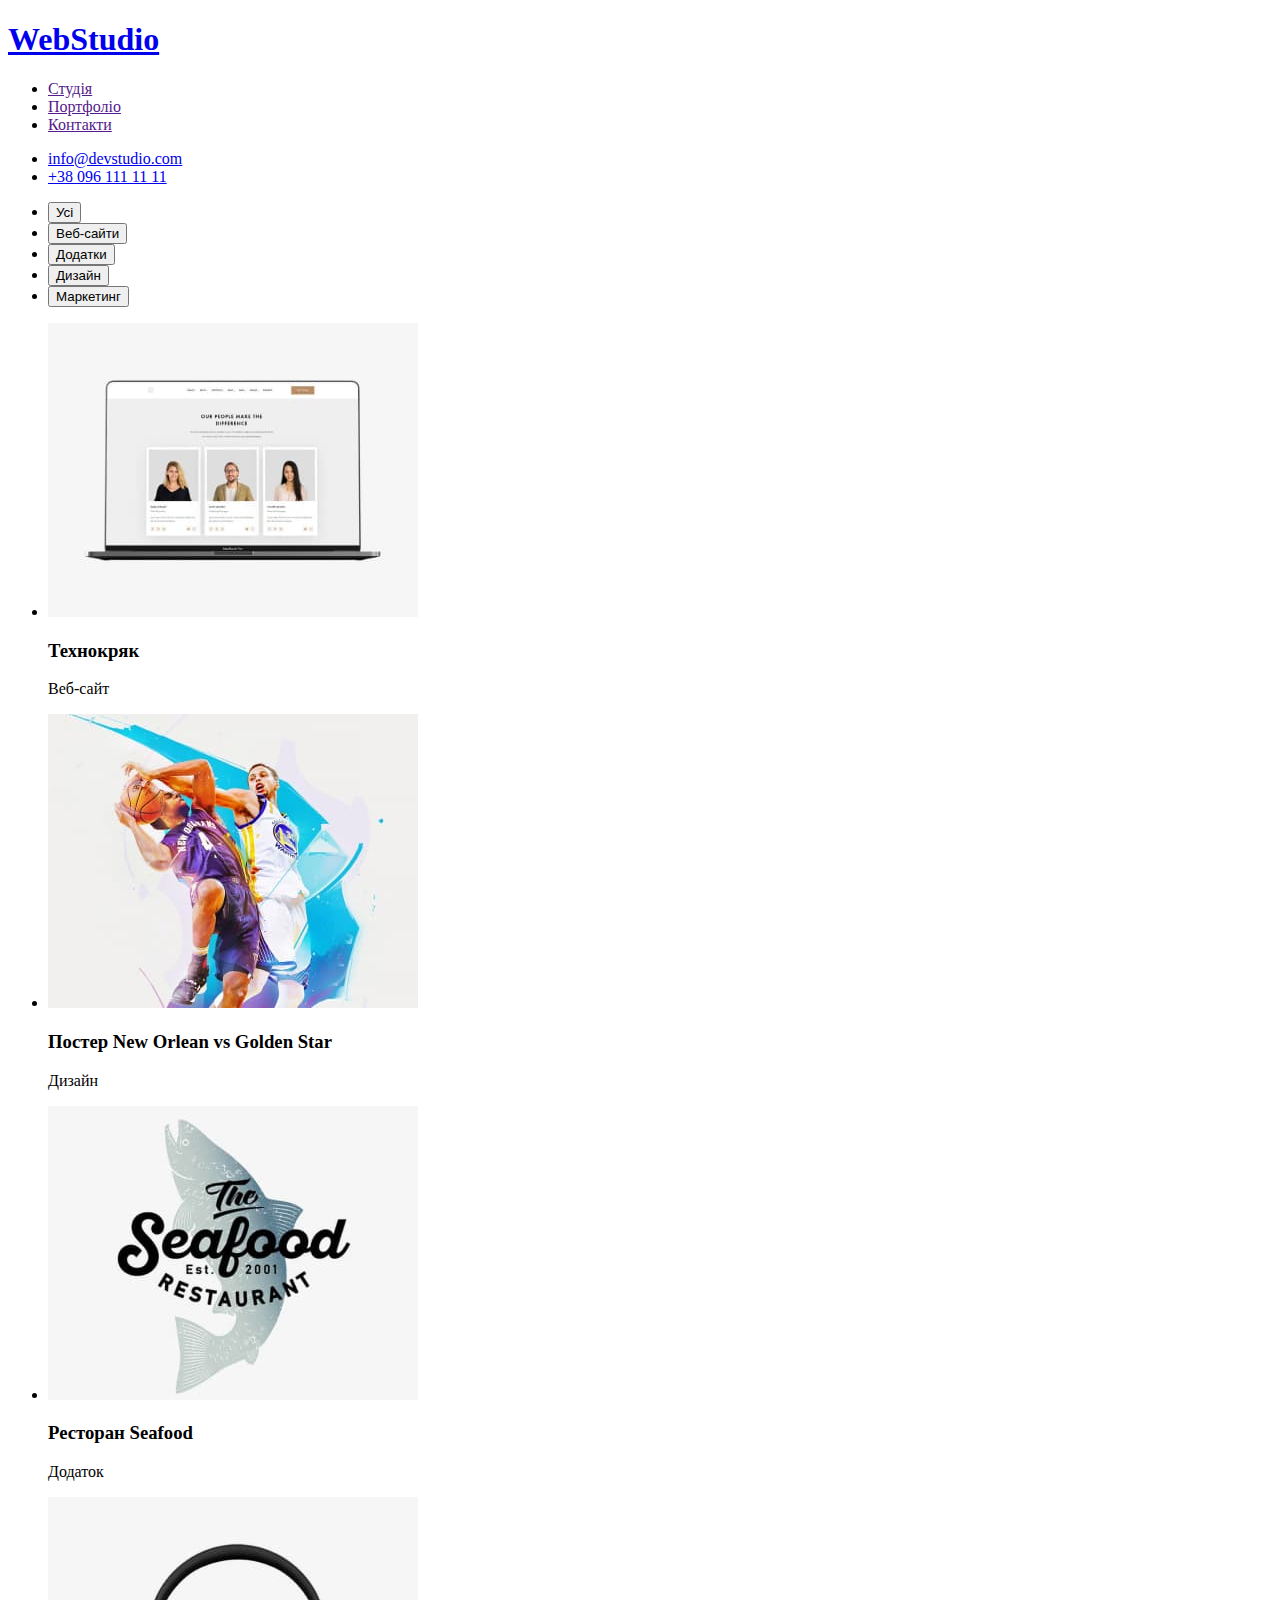
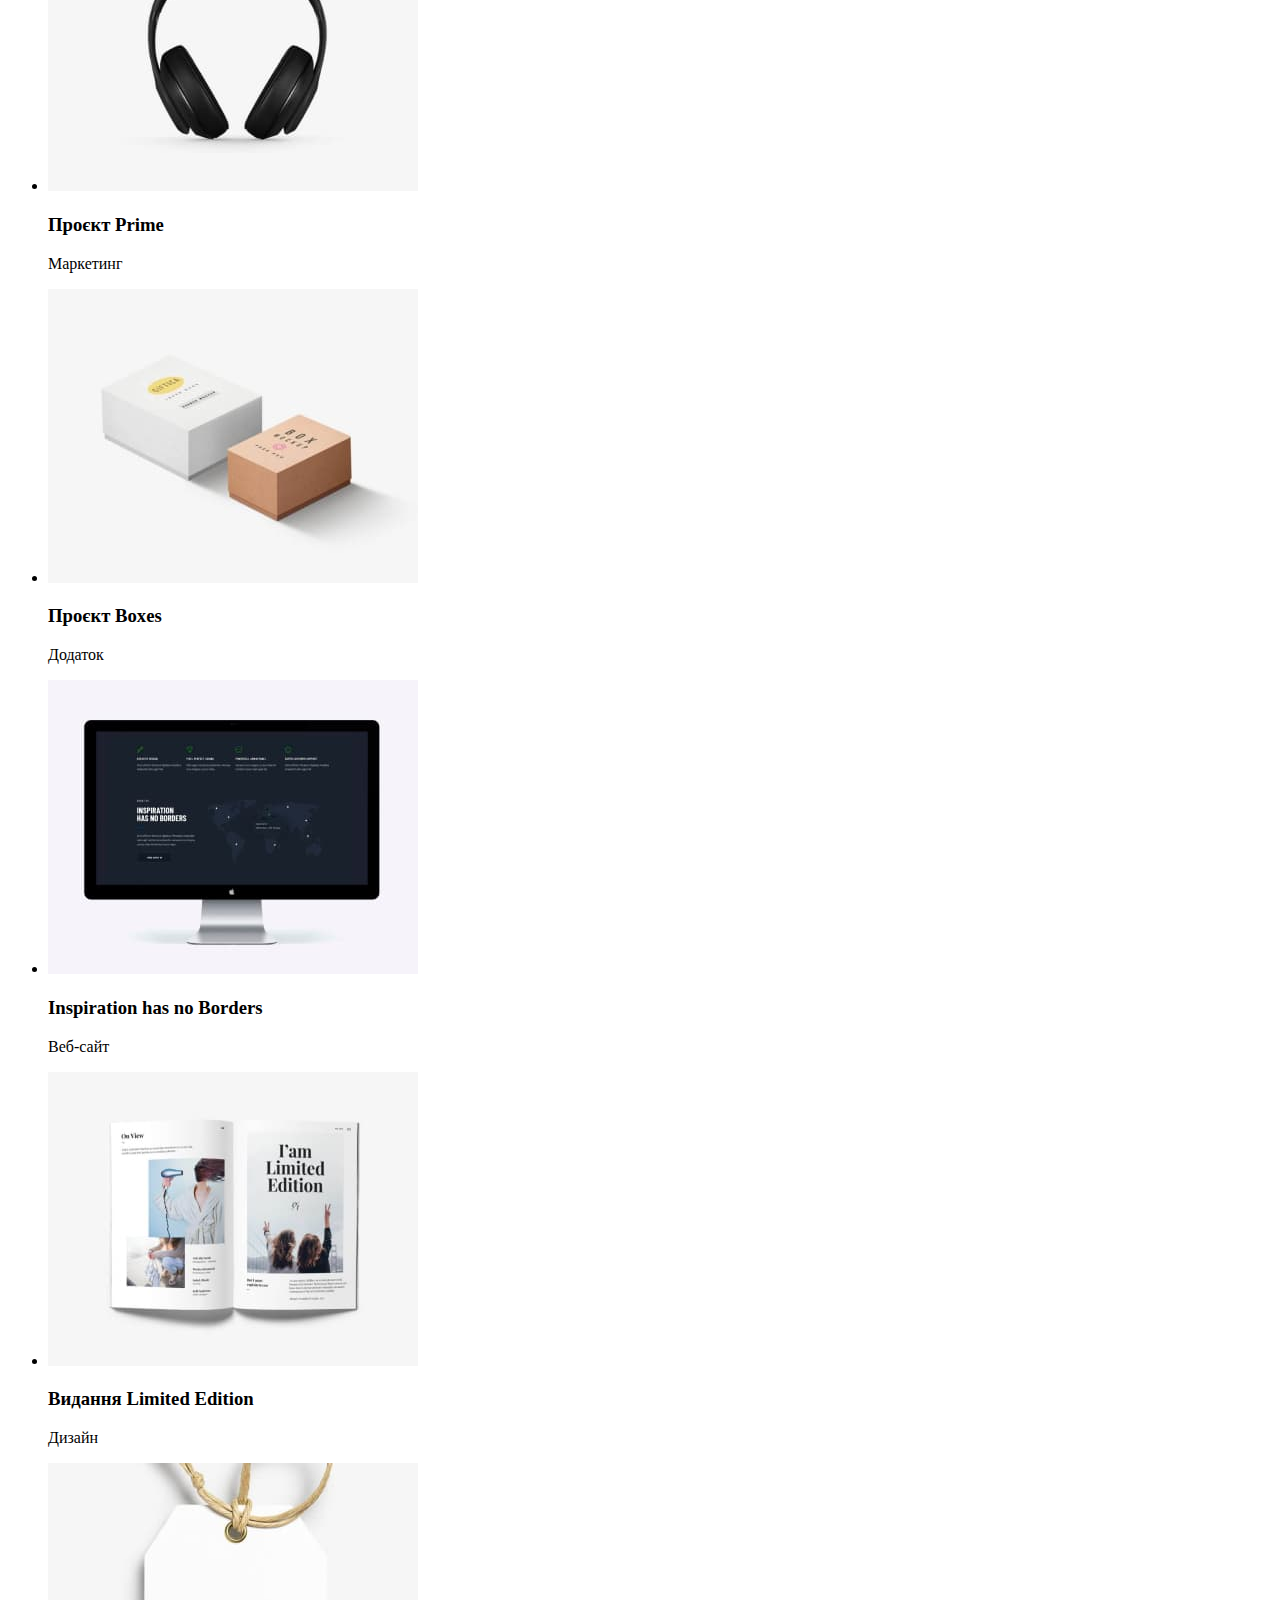
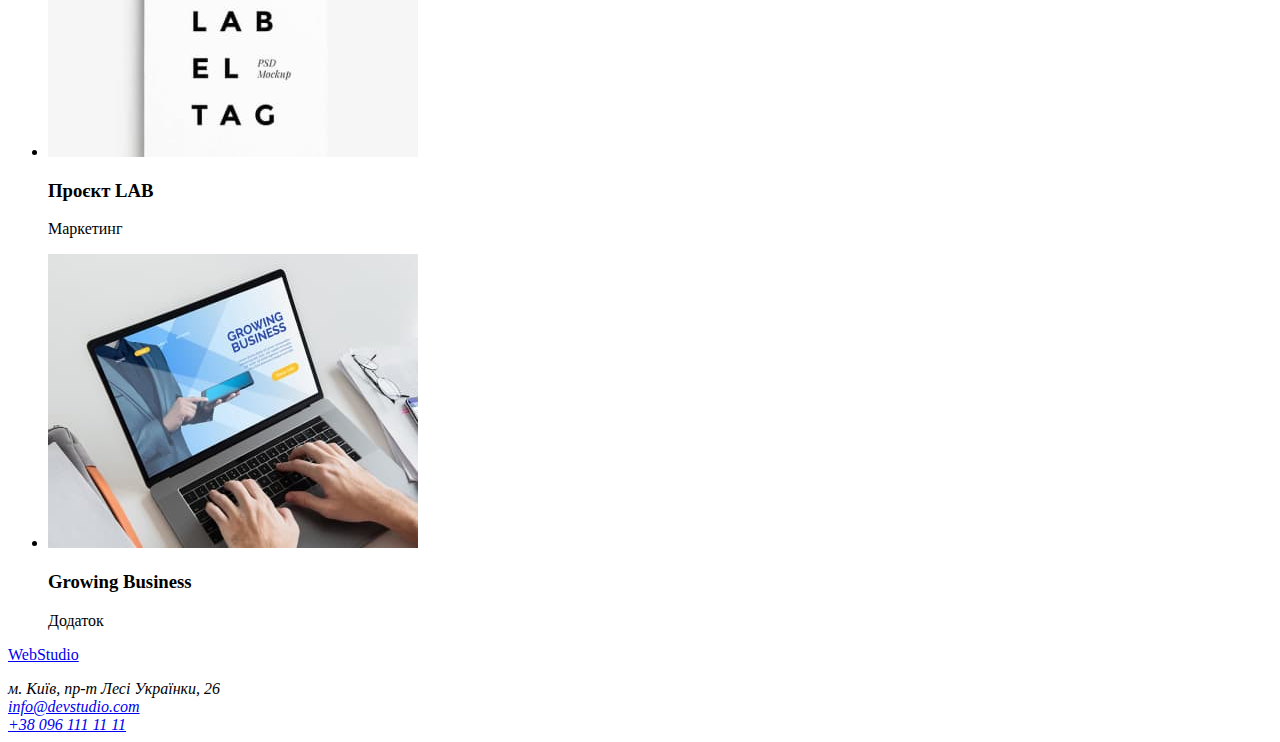
==== portfolio.html @ a1156be3 "Додає портфоліо" ====
<!DOCTYPE html>
<html lang="uk">

<head>
    <meta charset="UTF-8">
    <meta http-equiv="X-UA-Compatible" content="IE=edge">
    <meta name="viewport" content="width=device-width, initial-scale=1.0">
    <title>Web Studio</title>
</head>

<body>
    <!-- Шапка -->
    <header>
        <h1>
            <a href="/index.html">WebStudio</a>
        </h1>
        <nav>
            <ul>
                <li>
                    <a href="">Студія</a>
                </li>
                <li>
                    <a href="">Портфоліо</a>
                </li>
                <li>
                    <a href="">Контакти</a>
                </li>
            </ul>
        </nav>
        <ul>
            <li>
                <a href="mailto:info@devstudio.com">info@devstudio.com</a><br>
            </li>
            <li>
                <a href="tel:+380961111111">+38 096 111 11 11</a>
            </li>
        </ul>

    </header>
    <!-- Фільтри -->
    <section>
        <h2 style="display: none;"> Фільтри</h2>
        <ul>
            <li><button type="button">Усі</button></li>
            <li><button type="button">Веб-сайти</button></li>
            <li><button type="button">Додатки</button></li>
            <li><button type="button">Дизайн</button></li>
            <li><button type="button">Маркетинг</button></li>
        </ul>
    </section>

    <section>
        <h2 style="display: none;"> Портфоліо</h2>
        <ul>
            <li>
                <img src="./images/proj1.jpg" alt="Технокряк" width="370">
                <h3>Технокряк</h3>
                <p>Веб-сайт</p>
            </li>
            <li>
                <img src="./images/proj2.jpg" alt="Постер New Orlean vs Golden Star" width="370">
                <h3>Постер New Orlean vs Golden Star</h3>
                <p>Дизайн</p>
            </li>
            <li>
                <img src="./images/proj3.jpg" alt="Ресторан Seafood" width="370">
                <h3>Ресторан Seafood</h3>
                <p>Додаток</p>
            </li>
            <li>
                <img src="./images/proj4.jpg" alt="Проєкт Prime" width="370">
                <h3>Проєкт Prime</h3>
                <p>Маркетинг</p>
            </li>
            <li>
                <img src="./images/proj5.jpg" alt="Проєкт Boxes" width="370">
                <h3>Проєкт Boxes</h3>
                <p>Додаток</p>
            </li>
            <li>
                <img src="./images/proj6.jpg" alt="Inspiration has no Borders" width="370">
                <h3>Inspiration has no Borders</h3>
                <p>Веб-сайт</p>
            </li>
            <li>
                <img src="./images/proj7.jpg" alt="Видання Limited Edition" width="370">
                <h3>Видання Limited Edition</h3>
                <p>Дизайн</p>
            </li>
            <li>
                <img src="./images/proj8.jpg" alt="Проєкт LAB" width="370">
                <h3>Проєкт LAB</h3>
                <p>Маркетинг</p>
            </li>
            <li>
                <img src="./images/proj9.jpg" alt="Growing Business" width="370">
                <h3>Growing Business</h3>
                <p>Додаток</p>
            </li>
        </ul>
    </section>

    <!-- Підвал -->
    <footer>
        <p><a href="/index.html">WebStudio</a></p>
        <address>
            м. Київ, пр-т Лесі Українки, 26 <br>
            <a href="mailto:info@devstudio.com">info@devstudio.com</a><br>
            <a href="tel:+380961111111">+38 096 111 11 11</a>
        </address>
    </footer>
</body>

</html>
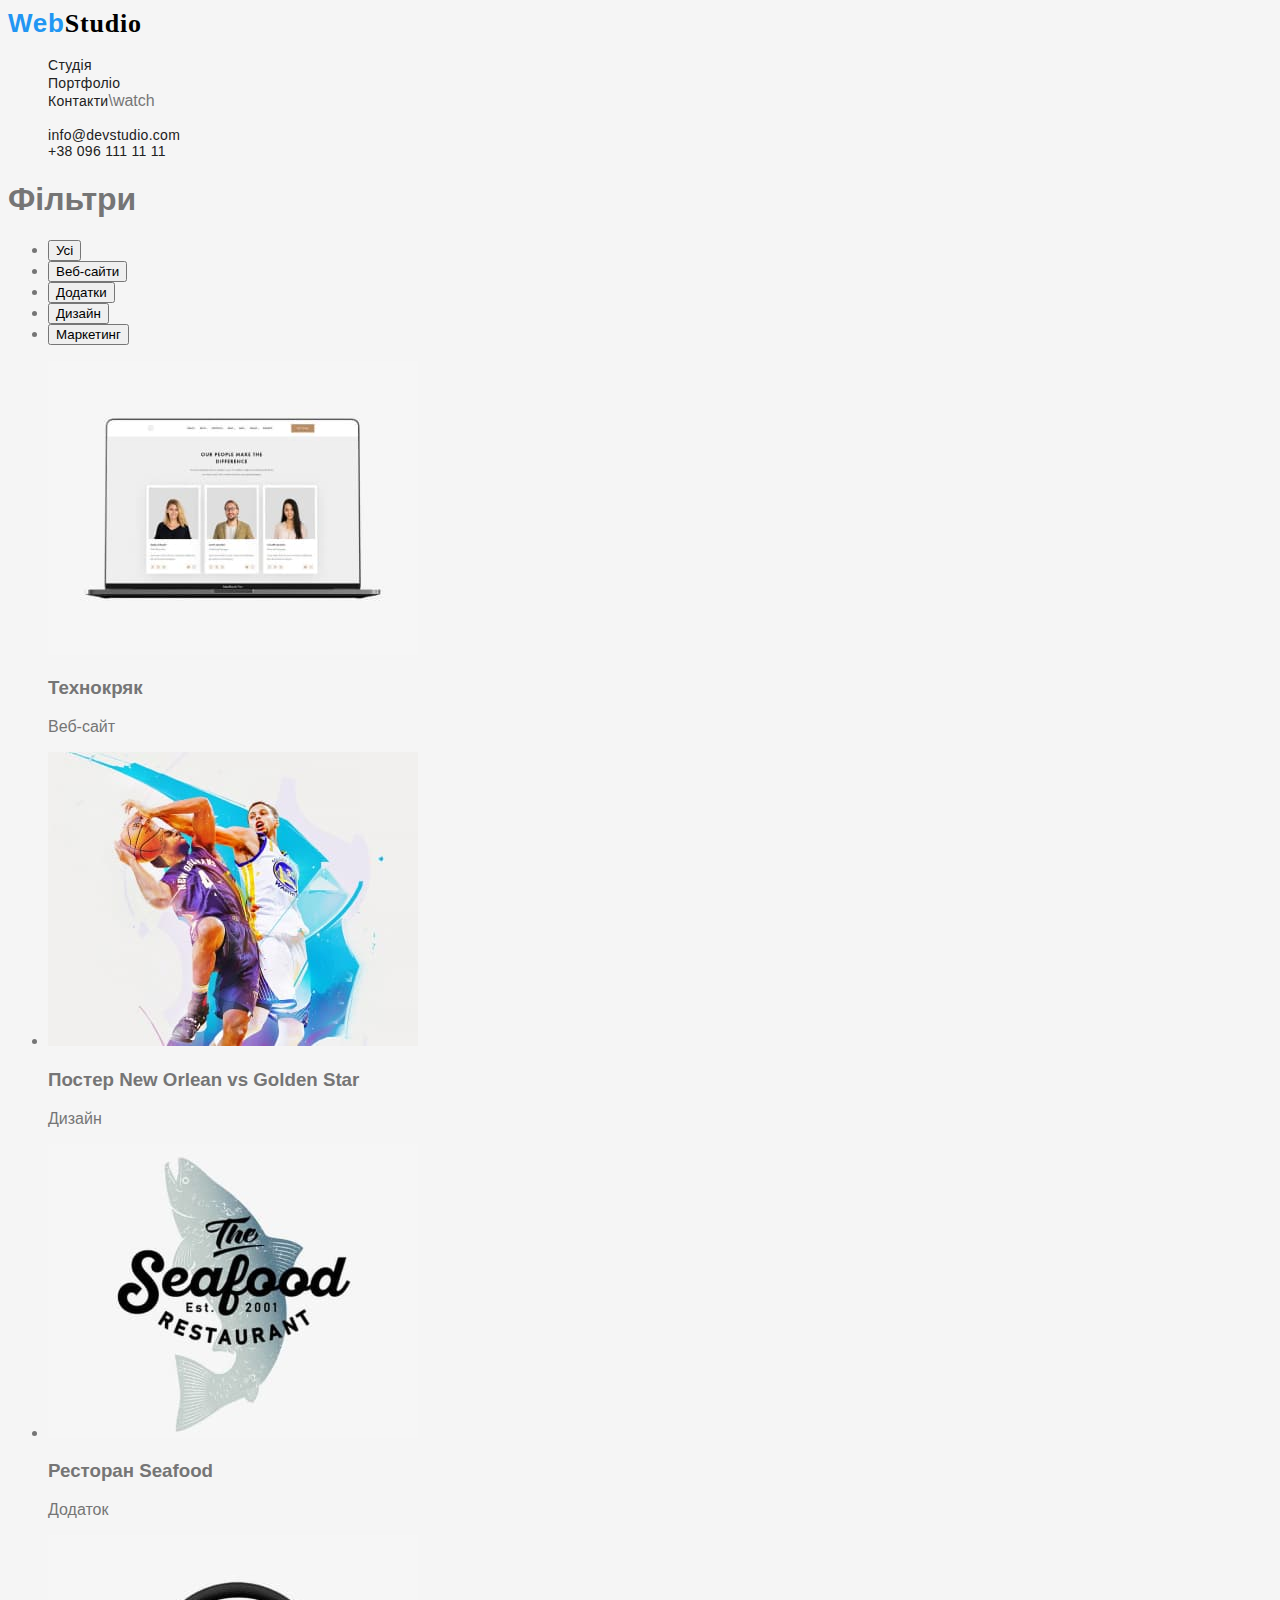
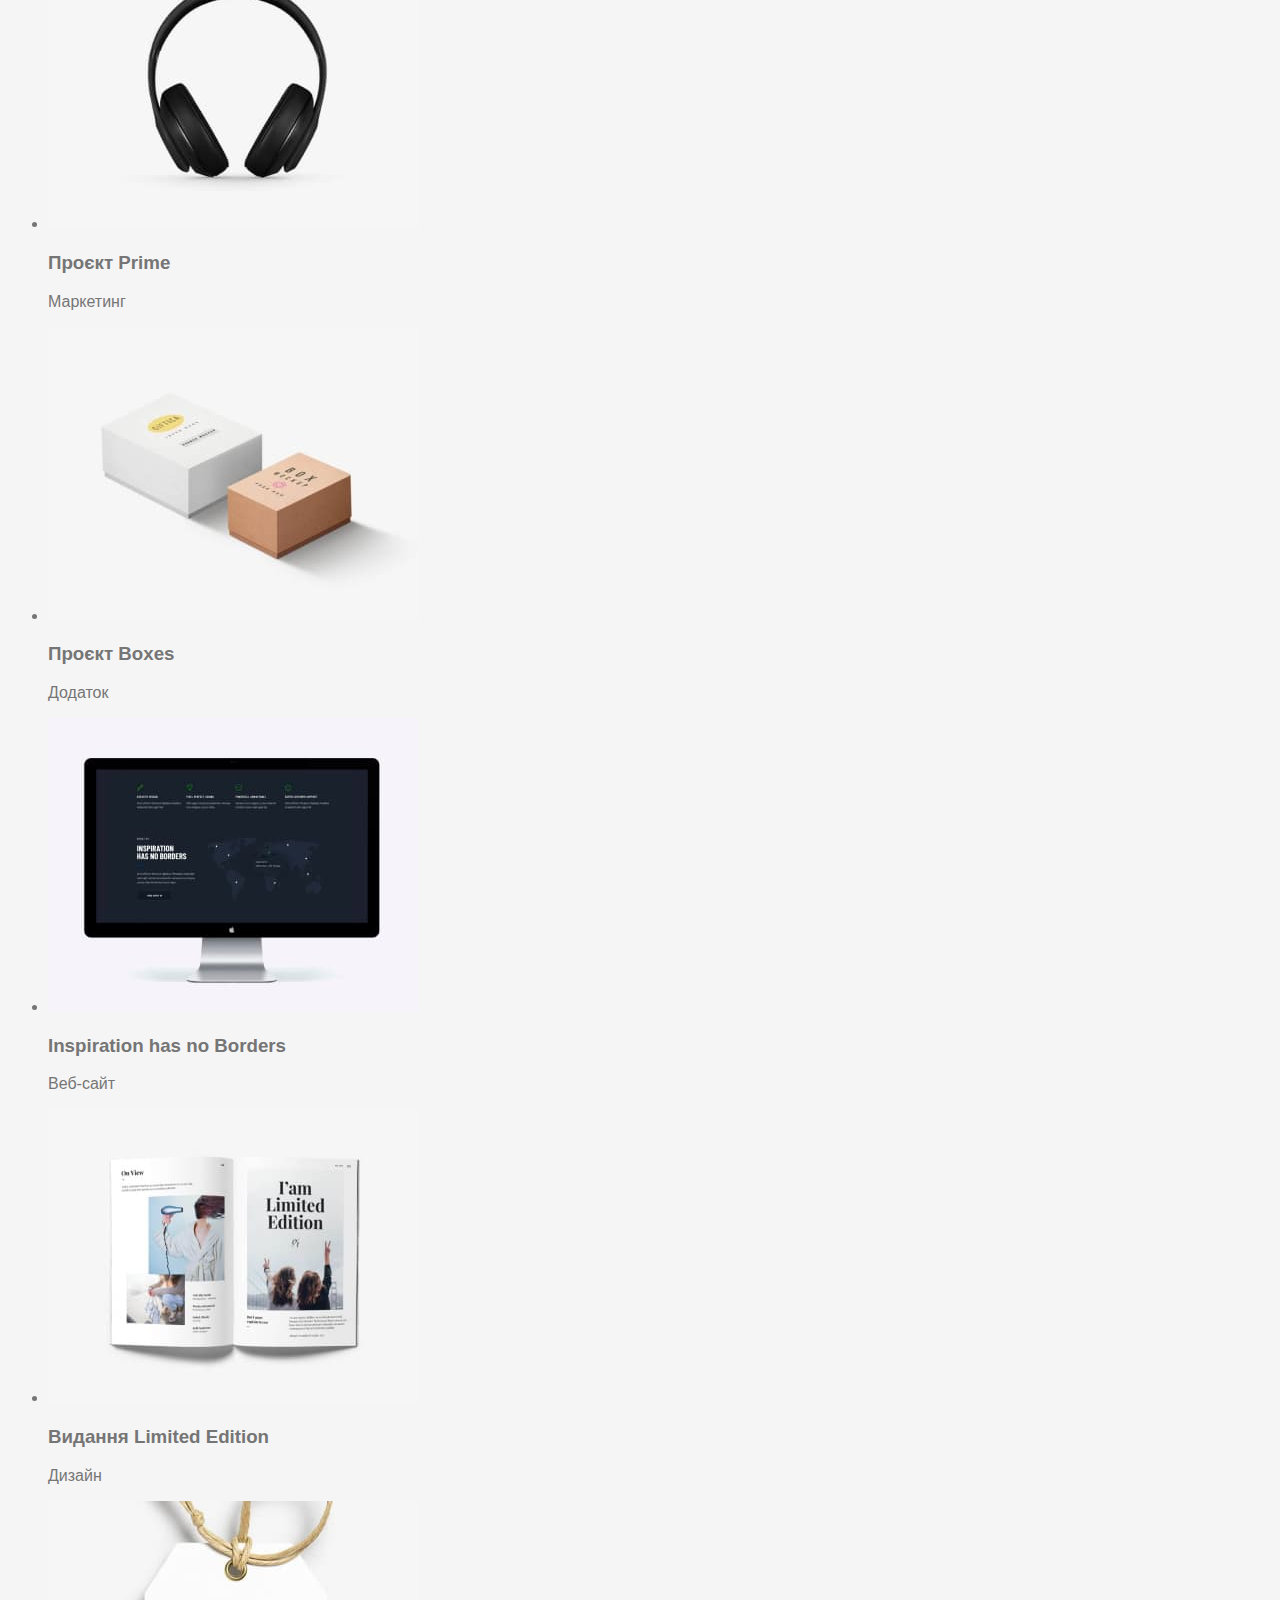
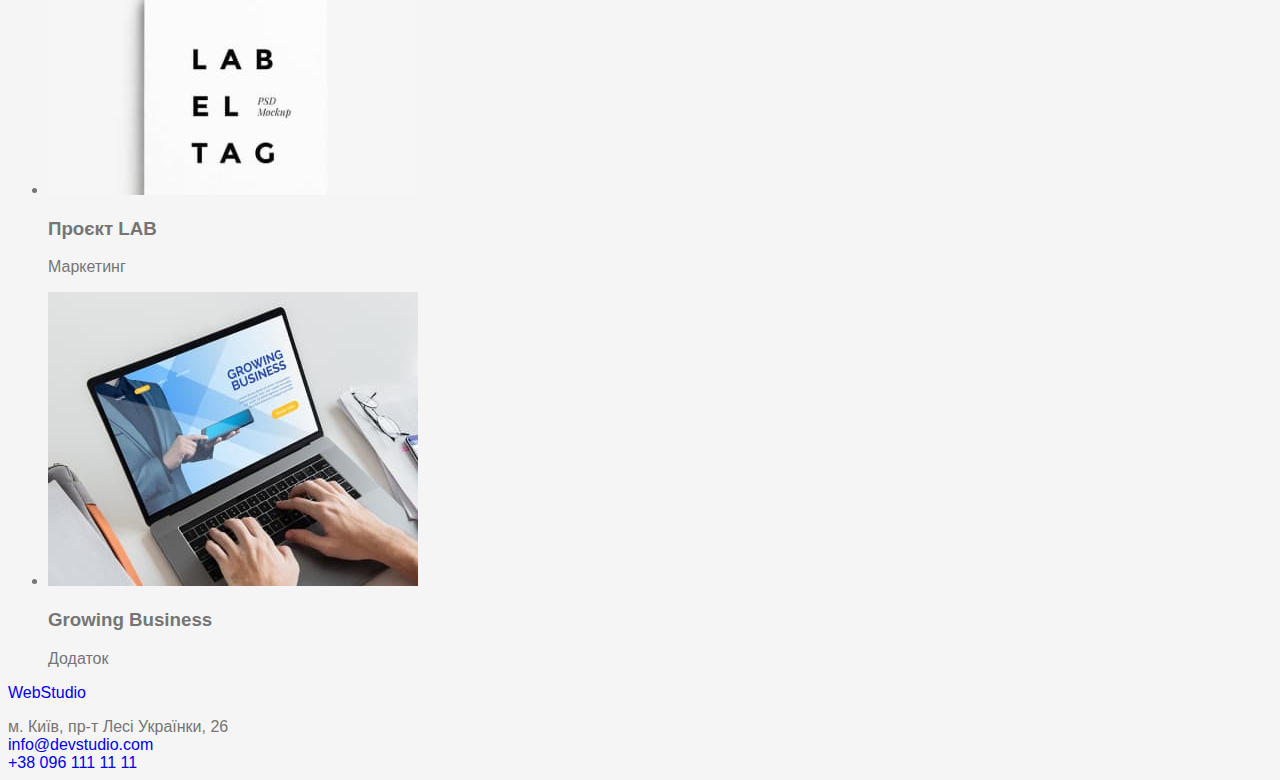
==== commit 567adbd3: "Додає стилі" ====
--- a/portfolio.html
+++ b/portfolio.html
@@ -6,40 +6,40 @@
     <meta http-equiv="X-UA-Compatible" content="IE=edge">
     <meta name="viewport" content="width=device-width, initial-scale=1.0">
     <title>Web Studio</title>
+    
+    <link rel="stylesheet" href="./css/styles.css">
 </head>
 
 <body>
     <!-- Шапка -->
-    <header>
-        <h1>
-            <a href="/index.html">WebStudio</a>
-        </h1>
-        <nav>
-            <ul>
-                <li>
-                    <a href="">Студія</a>
+    <header class="header">
+        <a href="./index.html" class="header-logo"> <span class="accent-logo">Web</span>Studio</a>
+        <nav class="header-nav">
+            <ul class="header-list list">
+                <li class="header-item">
+                    <a href="" class="header-link">Студія</a>
                 </li>
-                <li>
-                    <a href="">Портфоліо</a>
+                <li class="header-item">
+                    <a href="./portfolio.html" class="header-link">Портфоліо</a>
                 </li>
-                <li>
-                    <a href="">Контакти</a>
+                <li class="header-item">
+                    <a href="" class="header-link">Контакти</a>\watch
                 </li>
             </ul>
         </nav>
-        <ul>
+        <ul class="header-contacts list">
             <li>
-                <a href="mailto:info@devstudio.com">info@devstudio.com</a><br>
+                <a href="mailto:info@devstudio.com" class="contacts-email">info@devstudio.com</a><br>
             </li>
-            <li>
-                <a href="tel:+380961111111">+38 096 111 11 11</a>
+            <li class="header-link">
+                <a href="tel:+380961111111" class="contacts-phone">+38 096 111 11 11</a>
             </li>
         </ul>
-
+    
     </header>
     <!-- Фільтри -->
     <section>
-        <h2 style="display: none;"> Фільтри</h2>
+        <h1 style="visually-hidden"> Фільтри</h1>
         <ul>
             <li><button type="button">Усі</button></li>
             <li><button type="button">Веб-сайти</button></li>
@@ -52,7 +52,7 @@
     <section>
         <h2 style="display: none;"> Портфоліо</h2>
         <ul>
-            <li>
+            <li class="list">
                 <img src="./images/proj1.jpg" alt="Технокряк" width="370">
                 <h3>Технокряк</h3>
                 <p>Веб-сайт</p>
@@ -103,7 +103,7 @@
     <!-- Підвал -->
     <footer>
         <p><a href="/index.html">WebStudio</a></p>
-        <address>
+        <address class="contacts-address">
             м. Київ, пр-т Лесі Українки, 26 <br>
             <a href="mailto:info@devstudio.com">info@devstudio.com</a><br>
             <a href="tel:+380961111111">+38 096 111 11 11</a>
--- a/css/styles.css
+++ b/css/styles.css
@@ -0,0 +1,120 @@
+
+/* Кольори */
+/* фон  #F5F5F5;*/
+/* білий #FFFFFF; */
+/* Лого #000000 */
+/* Акцент #2196F3  */
+/* Текст під заголовком #757575 */
+/* Колір заголовків #212121 */
+
+:root {
+--primary-text-color:#757575;
+--title-text-color: #212121;
+--accent-color: #2196F3;
+--background-color: #F5F5F5;
+}
+
+body {
+font-family: Roboto, sans-serif;
+background-color: var(--background-color);
+color: var(--primary-text-color);
+}
+
+.list{
+    list-style: none;
+}
+
+a {
+    text-decoration: none;
+}
+
+.visually-hidden {
+    position: absolute;
+    white-space: nowrap;
+    width: 1px;
+    height: 1px;
+    overflow: hidden;
+    border: 0;
+    padding: 0;
+    clip: rect(0 0 0 0);
+    clip-path: inset(50%);
+    margin: -1px;
+}
+
+/* Шапка (Лого+Плсилання+контакти) */
+.header-logo {
+    font-family: 'Raleway';
+    font-weight: 700;
+    font-size: 26px;
+    line-height: 1.19;
+    letter-spacing: 0.03em;
+    color: #000000;
+}
+
+.accent-logo {
+    font-family: 'Raleway', sans-serif;
+    font-weight: 700;
+    font-size: 26px;
+    line-height: 1.19;
+    letter-spacing: 0.03em;
+    color: var(--accent-color);
+}
+
+.header-link, .contacts-email, .contacts-phone {
+    font-family: inherit;
+    font-weight: 500;
+    font-size: 14px;
+    line-height: 1.14;
+    letter-spacing: 0.02em;
+    
+        color: #212121;
+}
+
+.header-link:hover, .contacts-email:hover,
+.header-link:focus, .contacts-email:focus {
+    color: var(--accent-color);
+}
+
+/* Герой \ hero */
+.hero-title {
+font-weight: 900;
+font-size: 44px;
+line-height: 1.36;
+text-align: center;
+letter-spacing: 0.06em;
+text-transform: uppercase;
+color: #FFFFFF;
+}
+.hero-btn {
+font-weight: 700;
+font-size: 16px;
+line-height: 1.88;
+display: flex;
+align-items: center;
+text-align: center;
+letter-spacing: 0.06em;
+color: #FFFFFF;
+}
+
+/* Особливості \ features */
+.feature-post-title{
+font-weight: 700;
+    font-size: 14px;
+    line-height: 1.14;
+    letter-spacing: 0.03em;
+    text-transform: uppercase;
+    color: var(--title-text-color);
+}
+
+.feature-text{
+font-weight: 400;
+    font-size: 14px;
+    line-height: 1.71;
+        letter-spacing: 0.03em;
+    color:var(--primary-text-color);
+}
+
+/* Футер \ contacts */
+.contacts-address {
+    font-style: normal;
+}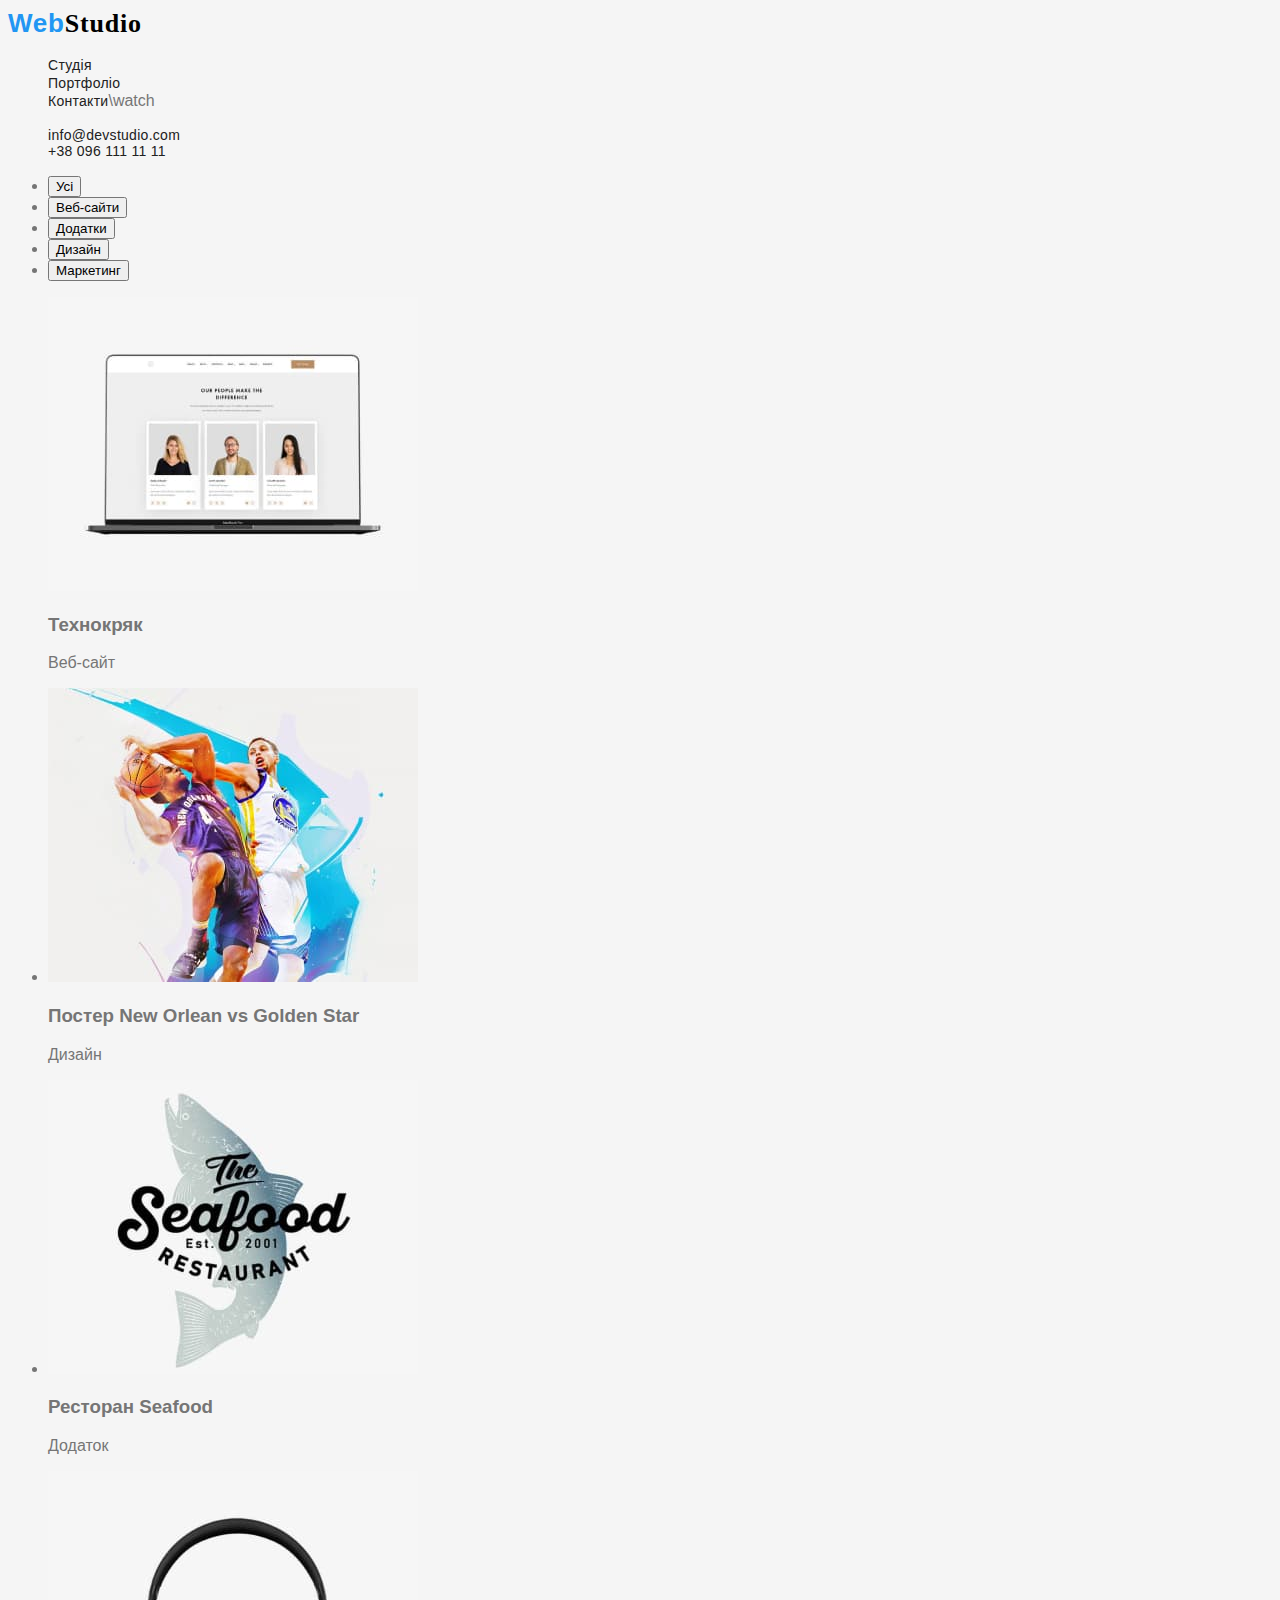
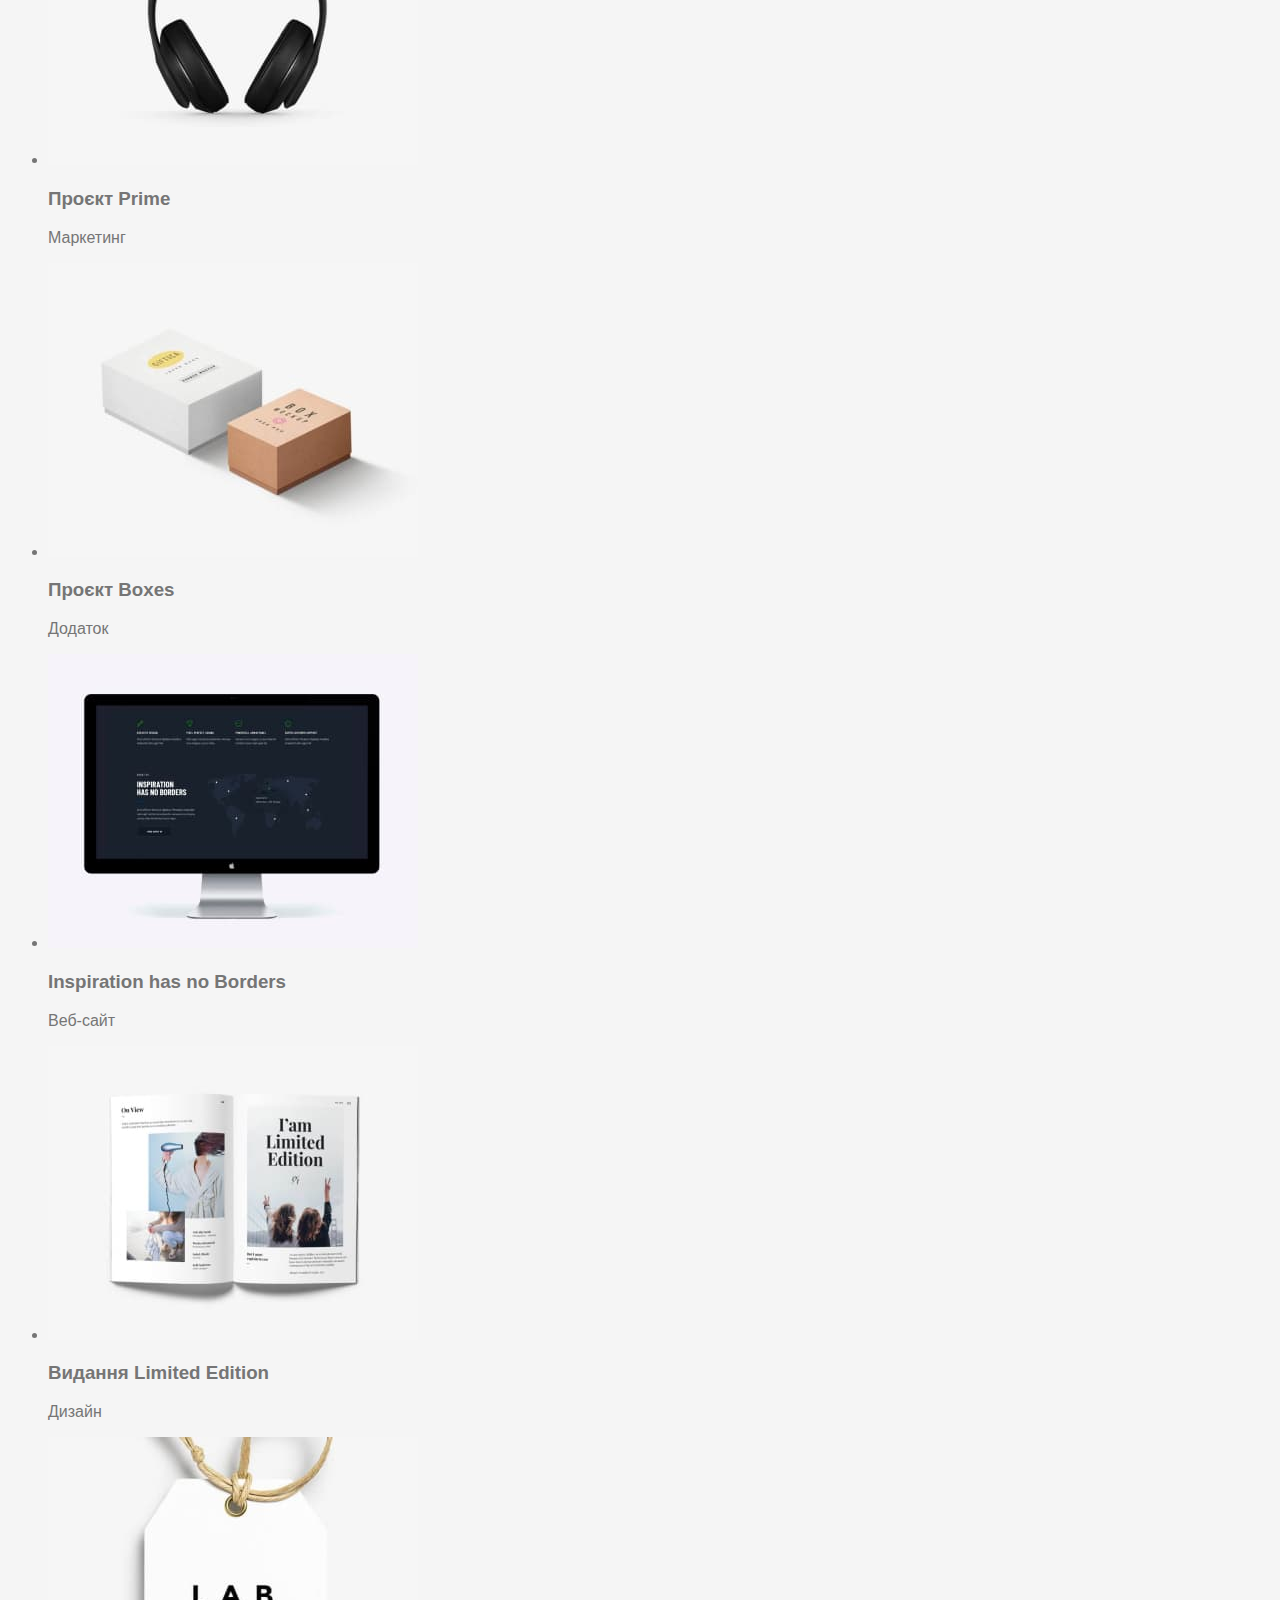
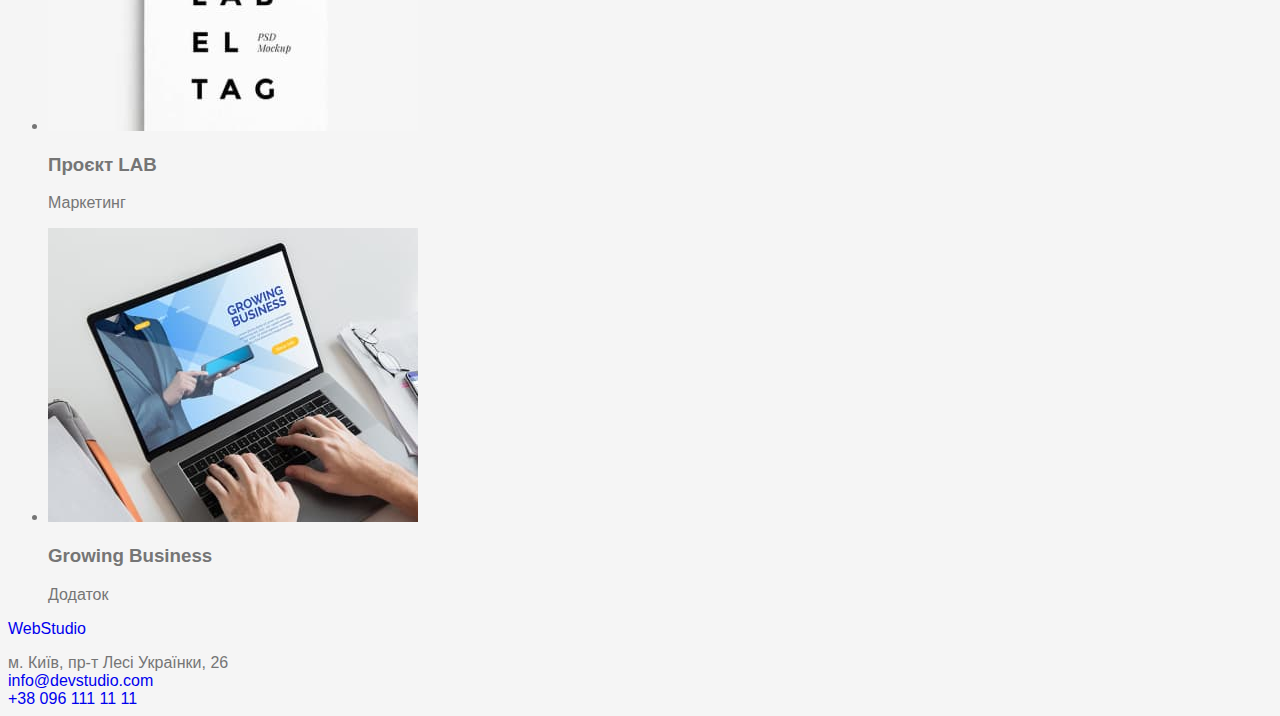
==== commit 61a1cb7e: "Додаэприховуючий клас" ====
--- a/portfolio.html
+++ b/portfolio.html
@@ -39,7 +39,7 @@
     </header>
     <!-- Фільтри -->
     <section>
-        <h1 style="visually-hidden"> Фільтри</h1>
+        <h1 class="visually-hidden"> Фільтри</h1>
         <ul>
             <li><button type="button">Усі</button></li>
             <li><button type="button">Веб-сайти</button></li>
@@ -50,7 +50,7 @@
     </section>
 
     <section>
-        <h2 style="display: none;"> Портфоліо</h2>
+        <h2 class="visually-hidden"> Портфоліо</h2>
         <ul>
             <li class="list">
                 <img src="./images/proj1.jpg" alt="Технокряк" width="370">
@@ -103,7 +103,7 @@
     <!-- Підвал -->
     <footer>
         <p><a href="/index.html">WebStudio</a></p>
-        <address class="contacts-address">
+        <address class="contacts-address" >
             м. Київ, пр-т Лесі Українки, 26 <br>
             <a href="mailto:info@devstudio.com">info@devstudio.com</a><br>
             <a href="tel:+380961111111">+38 096 111 11 11</a>
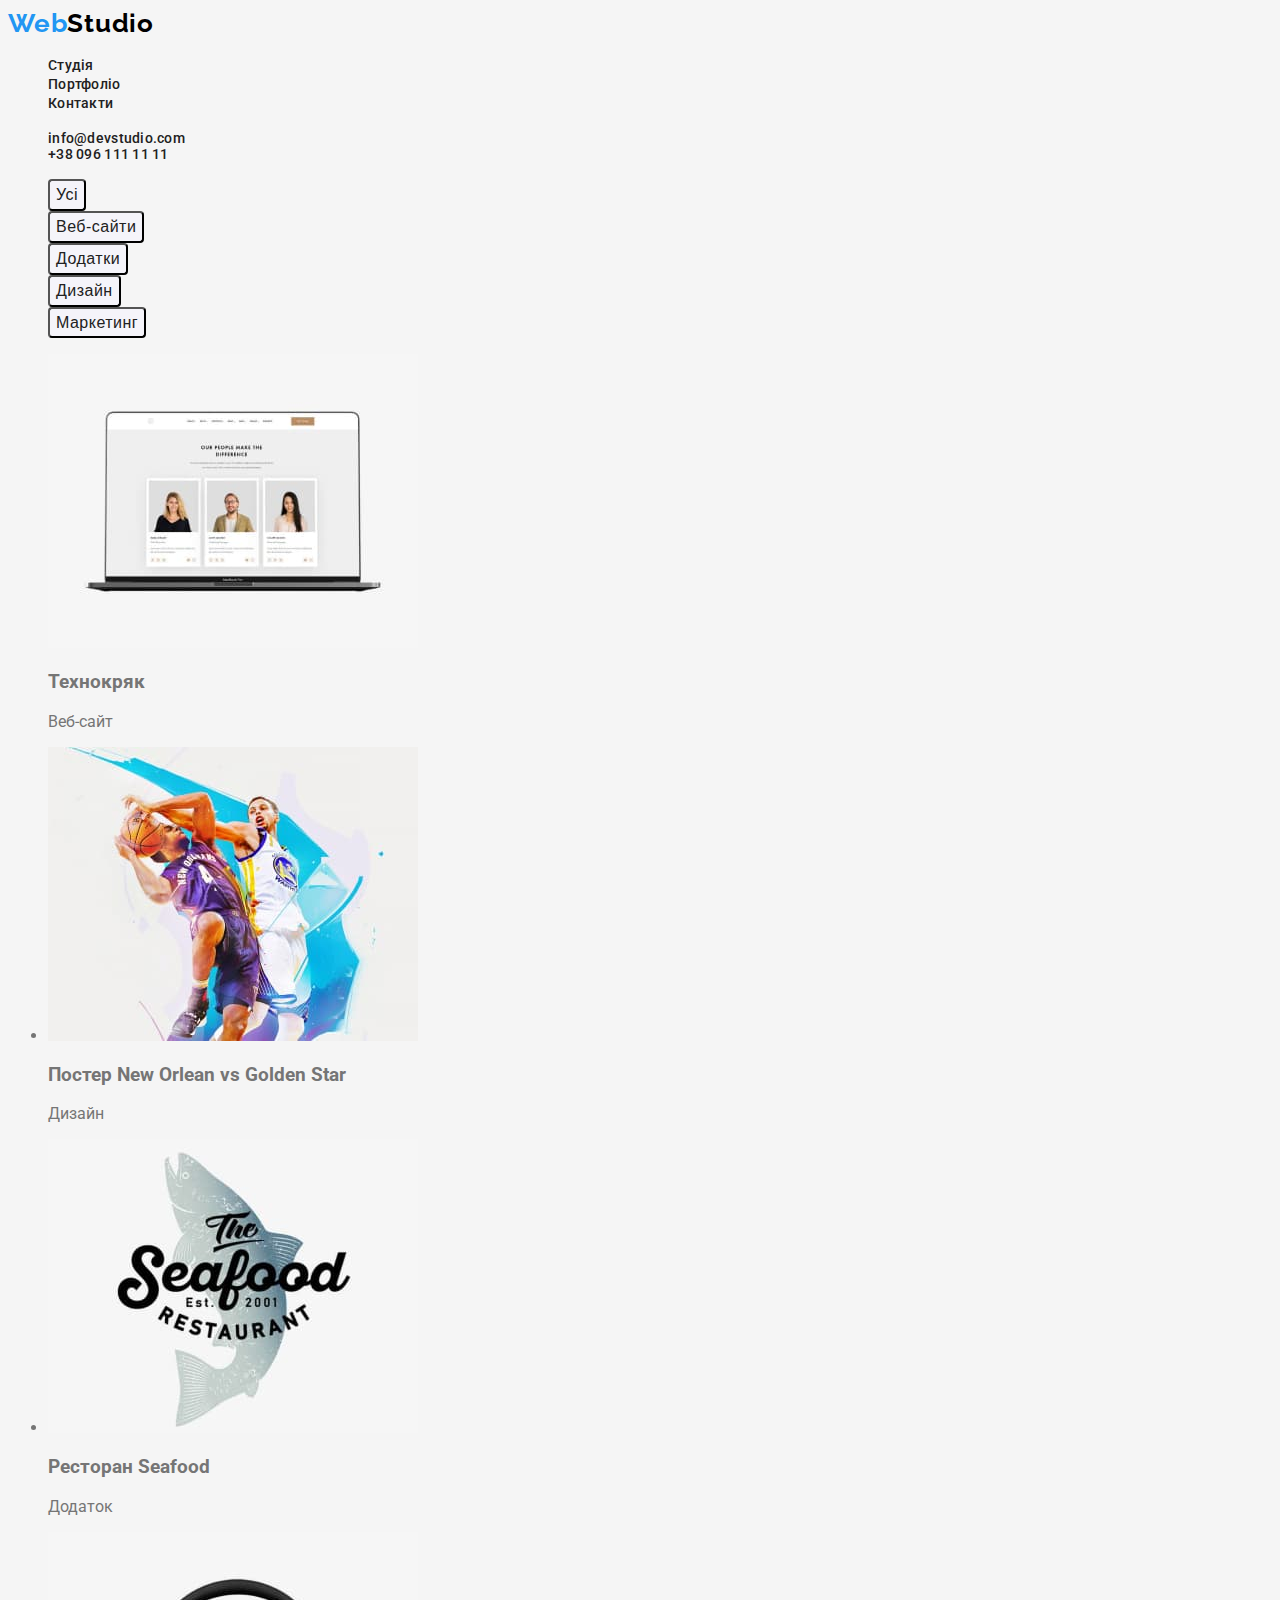
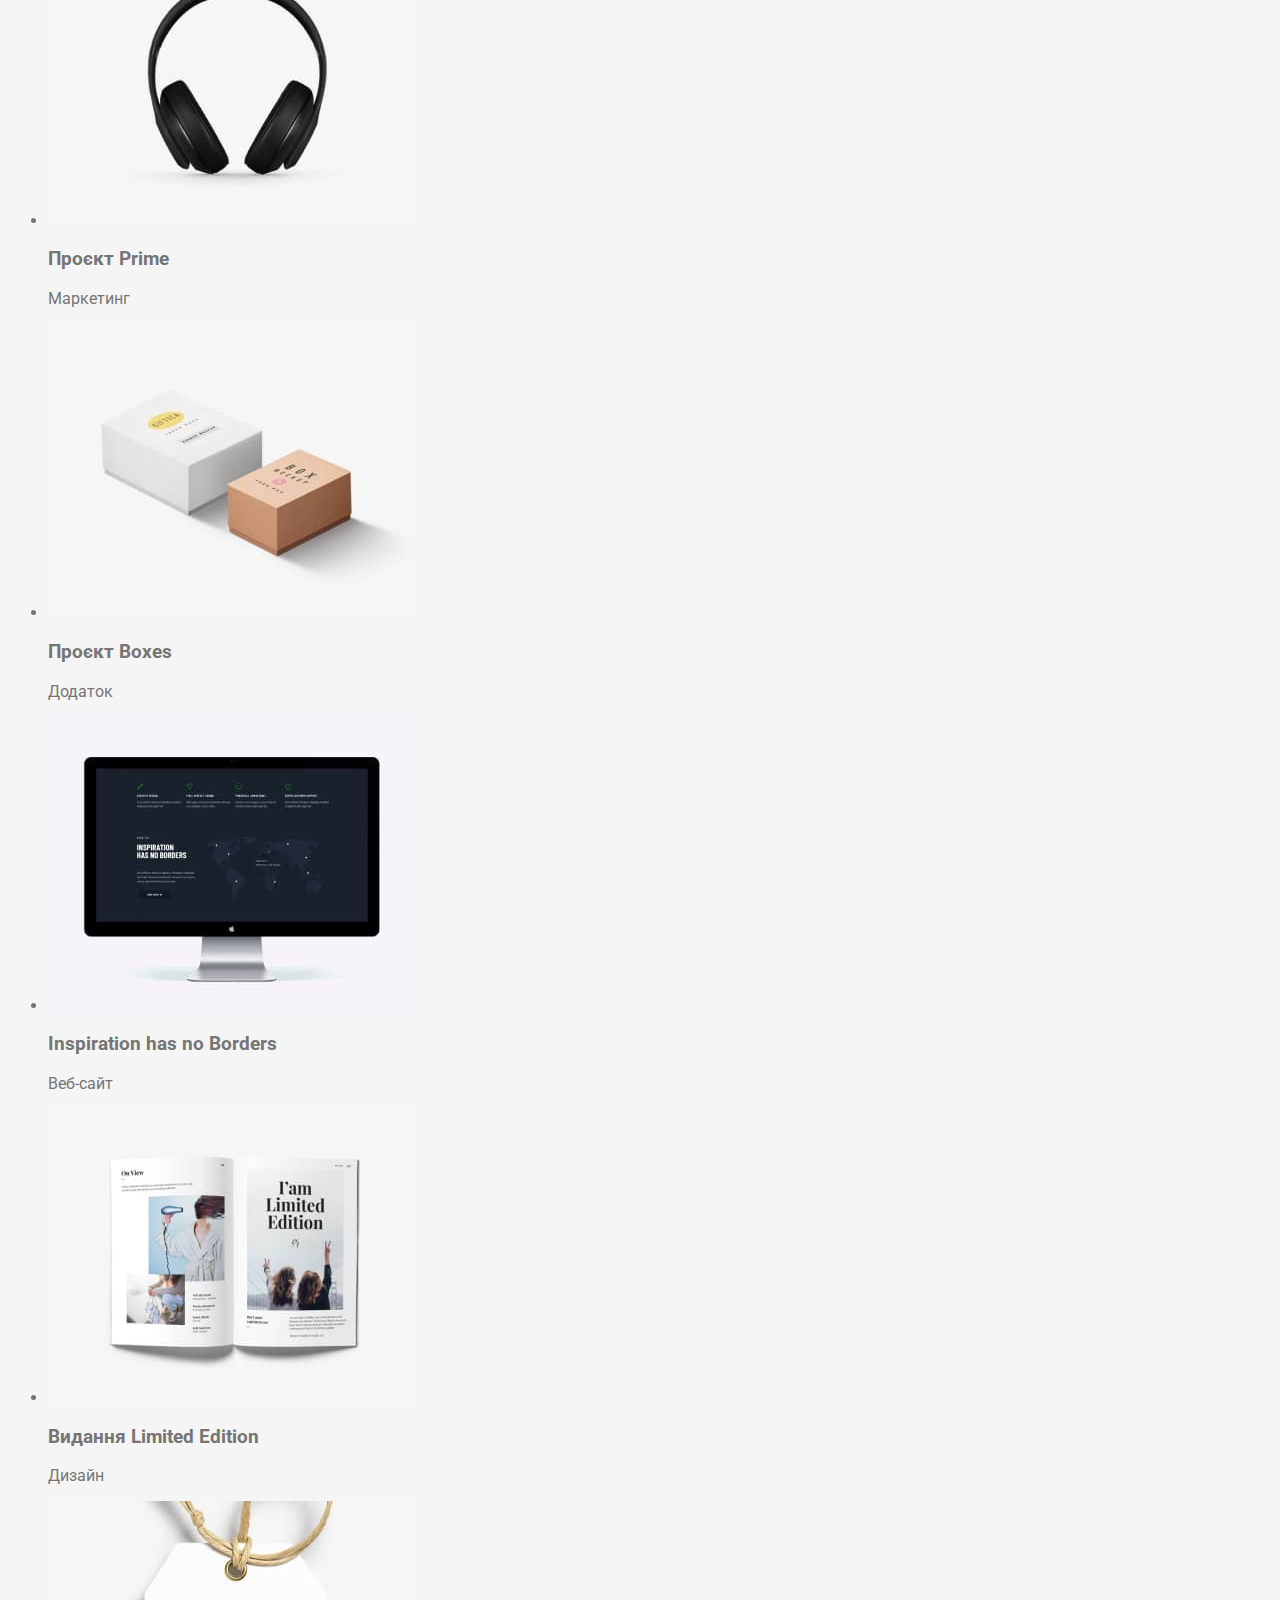
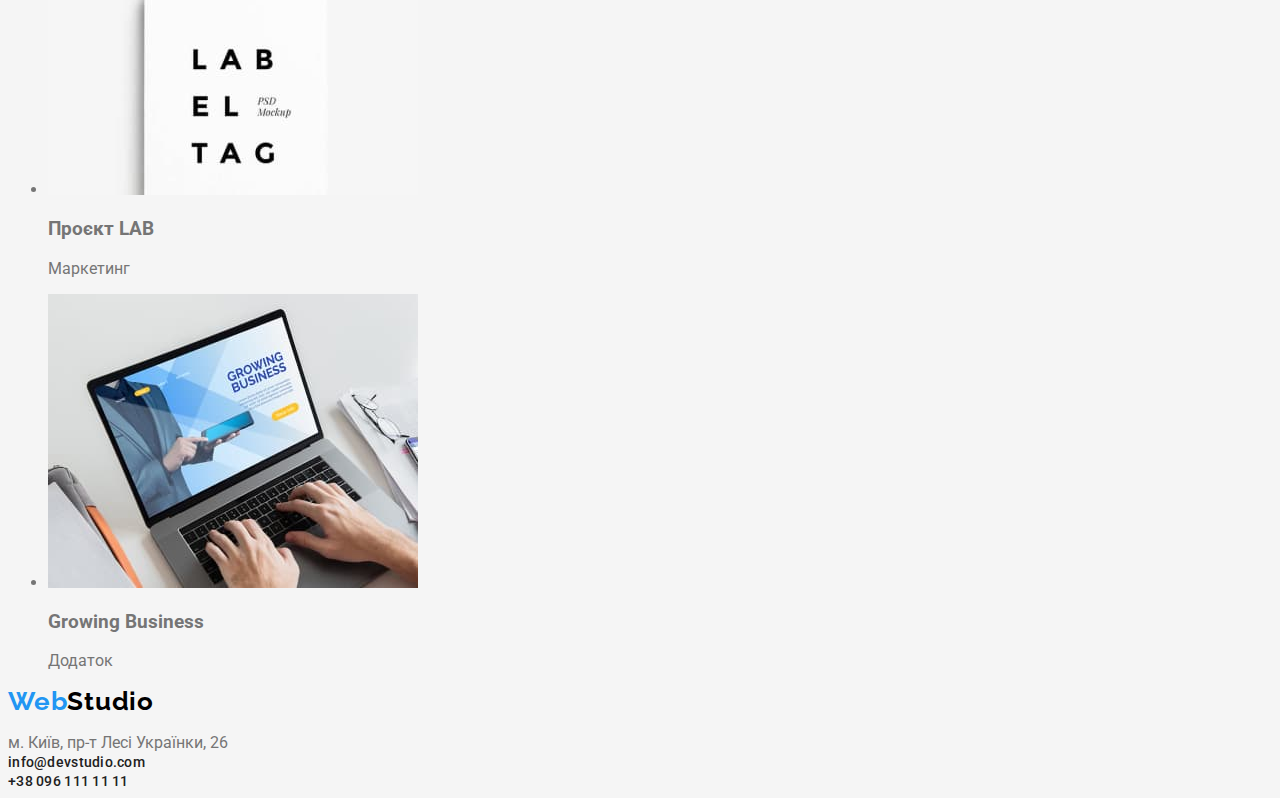
==== commit 93bfa58a: "Додає стилі в футер" ====
--- a/portfolio.html
+++ b/portfolio.html
@@ -7,6 +7,10 @@
     <meta name="viewport" content="width=device-width, initial-scale=1.0">
     <title>Web Studio</title>
     
+    <link rel="preconnect" href="https://fonts.googleapis.com">
+    <link rel="preconnect" href="https://fonts.gstatic.com" crossorigin>
+    <link href="https://fonts.googleapis.com/css2?family=Raleway:wght@700&family=Roboto:wght@400;500;700;900&display=swap"
+        rel="stylesheet">
     <link rel="stylesheet" href="./css/styles.css">
 </head>
 
@@ -23,7 +27,7 @@
                     <a href="./portfolio.html" class="header-link">Портфоліо</a>
                 </li>
                 <li class="header-item">
-                    <a href="" class="header-link">Контакти</a>\watch
+                    <a href="" class="header-link">Контакти</a>
                 </li>
             </ul>
         </nav>
@@ -40,12 +44,12 @@
     <!-- Фільтри -->
     <section>
         <h1 class="visually-hidden"> Фільтри</h1>
-        <ul>
-            <li><button type="button">Усі</button></li>
-            <li><button type="button">Веб-сайти</button></li>
-            <li><button type="button">Додатки</button></li>
-            <li><button type="button">Дизайн</button></li>
-            <li><button type="button">Маркетинг</button></li>
+        <ul class="filter-list list">
+            <li class="filter-list-item"><button type="button" class="filter-list-btn">Усі</button></li>
+            <li class="filter-list-item"><button type="button" class="filter-list-btn">Веб-сайти</button></li>
+            <li class="filter-list-item"><button type="button" class="filter-list-btn">Додатки</button></li>
+            <li class="filter-list-item"><button type="button" class="filter-list-btn">Дизайн</button></li>
+            <li class="filter-list-item"><button type="button" class="filter-list-btn">Маркетинг</button></li>
         </ul>
     </section>
 
@@ -101,14 +105,14 @@
     </section>
 
     <!-- Підвал -->
-    <footer>
-        <p><a href="/index.html">WebStudio</a></p>
-        <address class="contacts-address" >
-            м. Київ, пр-т Лесі Українки, 26 <br>
-            <a href="mailto:info@devstudio.com">info@devstudio.com</a><br>
-            <a href="tel:+380961111111">+38 096 111 11 11</a>
-        </address>
-    </footer>
+<footer>
+    <p><a href="./index.html" class="header-logo"> <span class="accent-logo">Web</span>Studio</a></p>
+    <address class="contacts-address">
+        м. Київ, пр-т Лесі Українки, 26 <br>
+        <a href="mailto:info@devstudio.com" class="contacts-email">info@devstudio.com</a><br>
+        <a href="tel:+380961111111" class="contacts-phone">+38 096 111 11 11</a>
+    </address>
+</footer>
 </body>
 
 </html>--- a/css/styles.css
+++ b/css/styles.css
@@ -117,4 +117,24 @@
 /* Футер \ contacts */
 .contacts-address {
     font-style: normal;
-}+}
+
+/* ------------------Портфоліо----------------- */
+
+/* Фільтри */
+.filter-list-btn {
+    background: #F5F4FA;
+    border-radius: 4px;
+    font-weight: 500;
+    font-size: 16px;
+    line-height: 1.62;     
+    text-align: center;
+    letter-spacing: 0.03em;
+    color: var(--title-text-color);
+}
+.filter-list-btn:hover,
+.filter-list-btn:focus {
+    color: #FFFFFF;
+    background: #2196F3;
+
+}
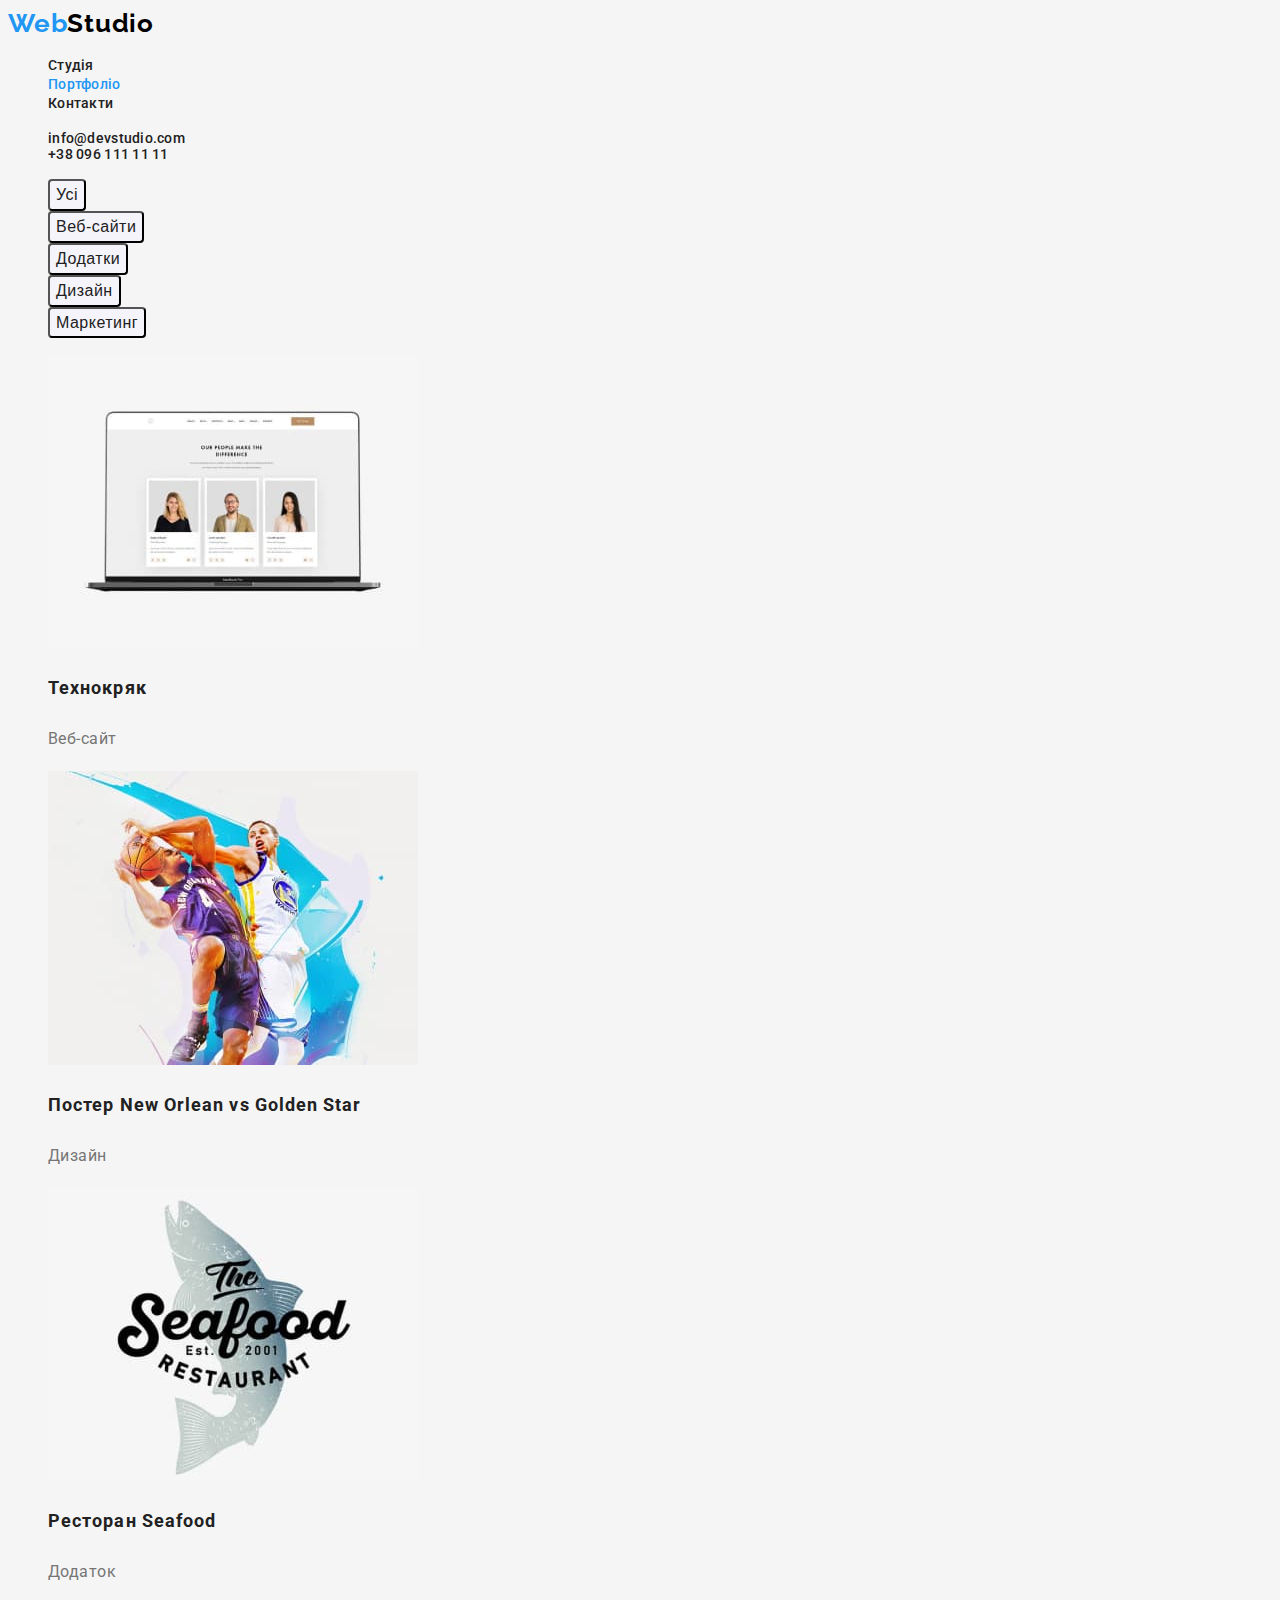
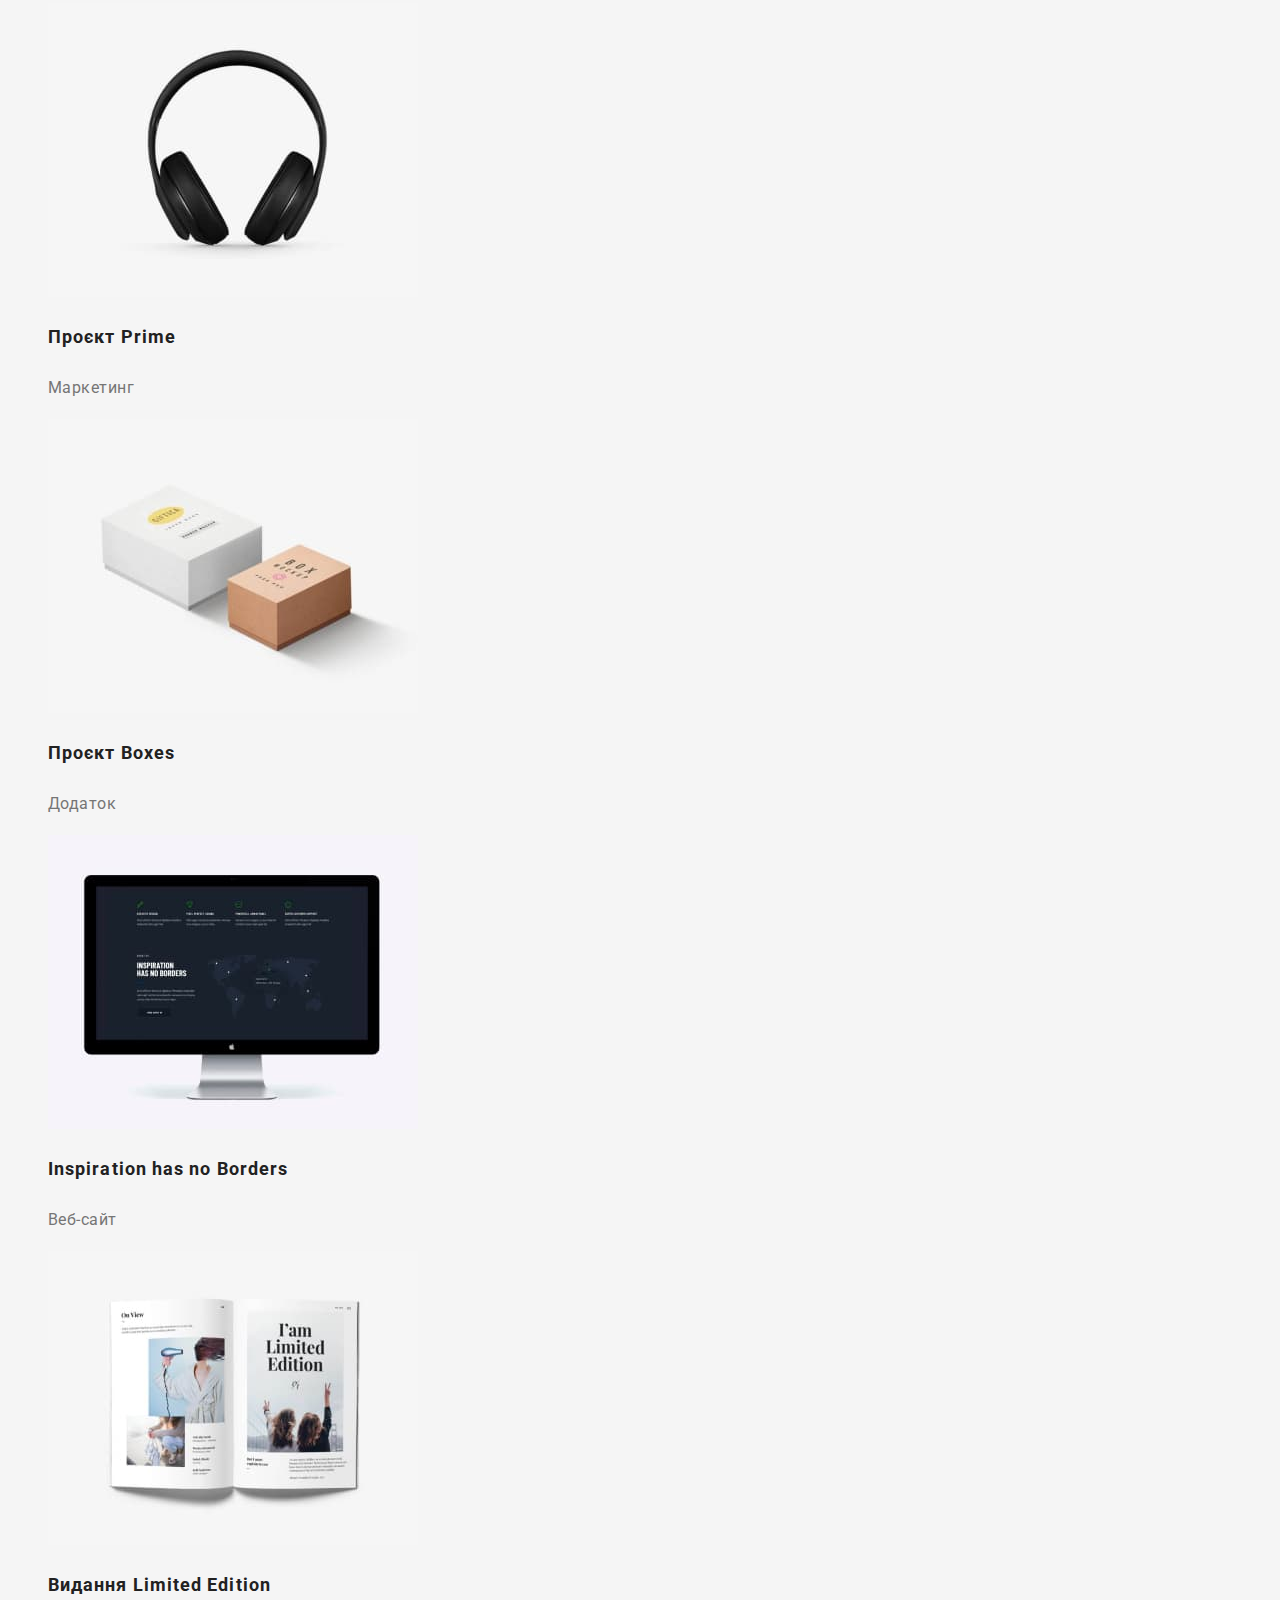
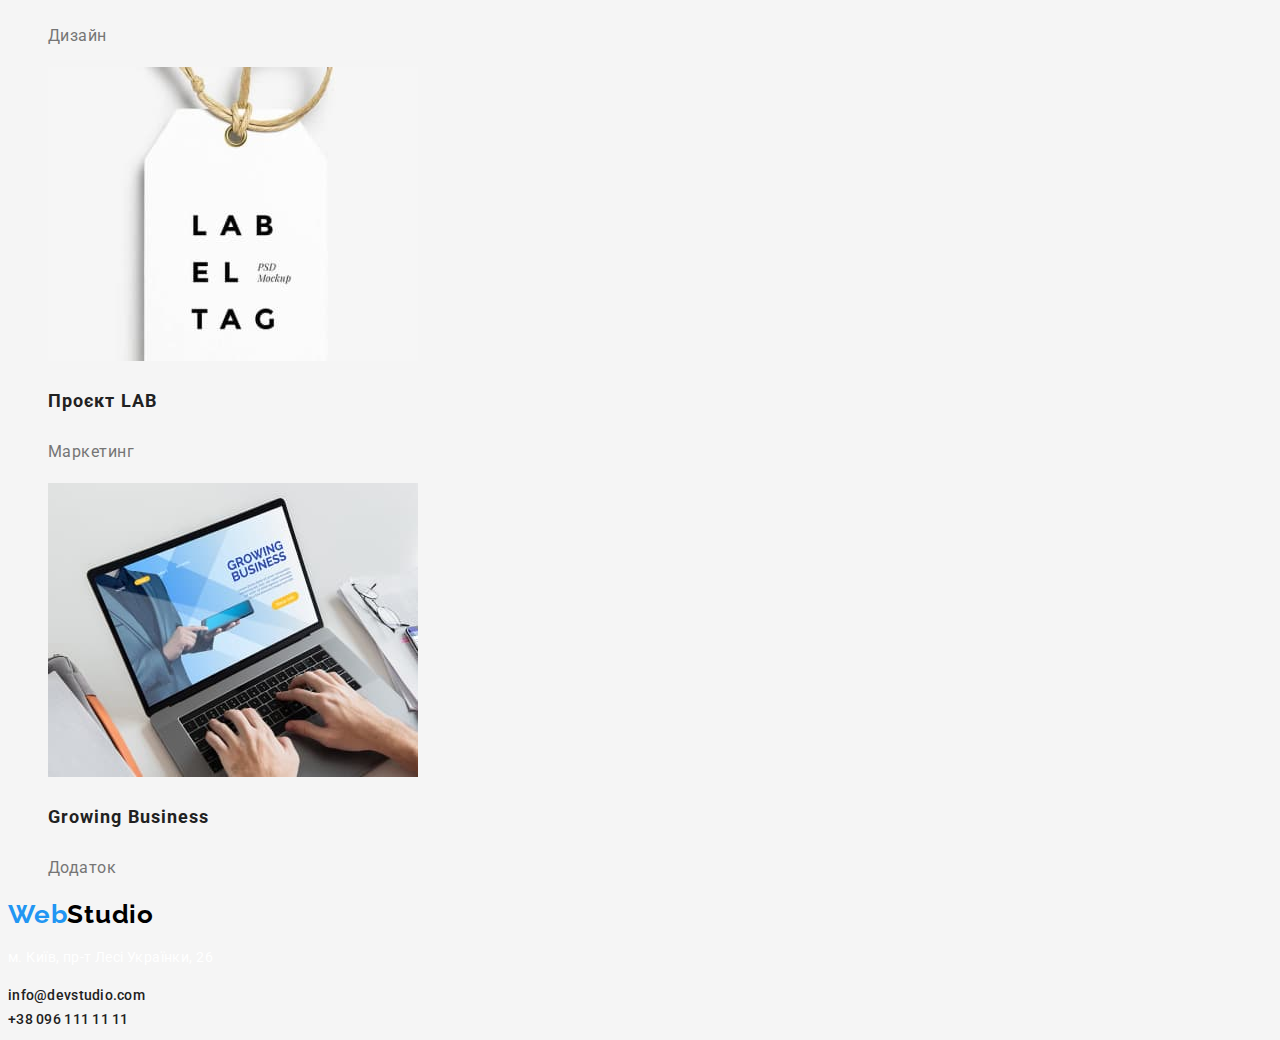
==== commit f04797c6: "Додає стилі до Портфоліо" ====
--- a/portfolio.html
+++ b/portfolio.html
@@ -17,26 +17,26 @@
 <body>
     <!-- Шапка -->
     <header class="header">
-        <a href="./index.html" class="header-logo"> <span class="accent-logo">Web</span>Studio</a>
+        <a href="./index.html" class="logo link"> <span class="accent-logo">Web</span>Studio</a>
         <nav class="header-nav">
             <ul class="header-list list">
                 <li class="header-item">
-                    <a href="" class="header-link">Студія</a>
+                    <a href="./index.html" class="header-link link">Студія</a>
                 </li>
                 <li class="header-item">
-                    <a href="./portfolio.html" class="header-link">Портфоліо</a>
+                    <a href="./portfolio.html" class="header-link link current">Портфоліо</a>
                 </li>
                 <li class="header-item">
-                    <a href="" class="header-link">Контакти</a>
+                    <a href="" class="header-link link">Контакти</a>
                 </li>
             </ul>
         </nav>
         <ul class="header-contacts list">
             <li>
-                <a href="mailto:info@devstudio.com" class="contacts-email">info@devstudio.com</a><br>
+                <a href="mailto:info@devstudio.com" class="contacts-email link">info@devstudio.com</a><br>
             </li>
             <li class="header-link">
-                <a href="tel:+380961111111" class="contacts-phone">+38 096 111 11 11</a>
+                <a href="tel:+380961111111" class="contacts-phone link">+38 096 111 11 11</a>
             </li>
         </ul>
     
@@ -45,72 +45,72 @@
     <section>
         <h1 class="visually-hidden"> Фільтри</h1>
         <ul class="filter-list list">
-            <li class="filter-list-item"><button type="button" class="filter-list-btn">Усі</button></li>
-            <li class="filter-list-item"><button type="button" class="filter-list-btn">Веб-сайти</button></li>
-            <li class="filter-list-item"><button type="button" class="filter-list-btn">Додатки</button></li>
-            <li class="filter-list-item"><button type="button" class="filter-list-btn">Дизайн</button></li>
-            <li class="filter-list-item"><button type="button" class="filter-list-btn">Маркетинг</button></li>
+            <li class="filter-list-item"><button type="button" class="filter-btn secondary">Усі</button></li>
+            <li class="filter-list-item"><button type="button" class="filter-btn secondary">Веб-сайти</button></li>
+            <li class="filter-list-item"><button type="button" class="filter-btn secondary">Додатки</button></li>
+            <li class="filter-list-item"><button type="button" class="filter-btn secondary">Дизайн</button></li>
+            <li class="filter-list-item"><button type="button" class="filter-btn secondary">Маркетинг</button></li>
         </ul>
     </section>
 
     <section>
         <h2 class="visually-hidden"> Портфоліо</h2>
-        <ul>
-            <li class="list">
+        <ul class="portfolio list">
+            <li >
                 <img src="./images/proj1.jpg" alt="Технокряк" width="370">
-                <h3>Технокряк</h3>
-                <p>Веб-сайт</p>
+                <h3 class="portfolio-title">Технокряк</h3>
+                <p class="portfolio-text">Веб-сайт</p>
             </li>
             <li>
                 <img src="./images/proj2.jpg" alt="Постер New Orlean vs Golden Star" width="370">
-                <h3>Постер New Orlean vs Golden Star</h3>
-                <p>Дизайн</p>
+                <h3 class="portfolio-title">Постер New Orlean vs Golden Star</h3>
+                <p class="portfolio-text">Дизайн</p>
             </li>
             <li>
                 <img src="./images/proj3.jpg" alt="Ресторан Seafood" width="370">
-                <h3>Ресторан Seafood</h3>
-                <p>Додаток</p>
+                <h3 class="portfolio-title">Ресторан Seafood</h3>
+                <p class="portfolio-text">Додаток</p>
             </li>
             <li>
                 <img src="./images/proj4.jpg" alt="Проєкт Prime" width="370">
-                <h3>Проєкт Prime</h3>
-                <p>Маркетинг</p>
+                <h3 class="portfolio-title">Проєкт Prime</h3>
+                <p class="portfolio-text">Маркетинг</p>
             </li>
             <li>
                 <img src="./images/proj5.jpg" alt="Проєкт Boxes" width="370">
-                <h3>Проєкт Boxes</h3>
-                <p>Додаток</p>
+                <h3 class="portfolio-title">Проєкт Boxes</h3>
+                <p class="portfolio-text">Додаток</p>
             </li>
             <li>
                 <img src="./images/proj6.jpg" alt="Inspiration has no Borders" width="370">
-                <h3>Inspiration has no Borders</h3>
-                <p>Веб-сайт</p>
+                <h3 class="portfolio-title">Inspiration has no Borders</h3>
+                <p class="portfolio-text">Веб-сайт</p>
             </li>
             <li>
                 <img src="./images/proj7.jpg" alt="Видання Limited Edition" width="370">
-                <h3>Видання Limited Edition</h3>
-                <p>Дизайн</p>
+                <h3 class="portfolio-title">Видання Limited Edition</h3>
+                <p class="portfolio-text">Дизайн</p>
             </li>
             <li>
                 <img src="./images/proj8.jpg" alt="Проєкт LAB" width="370">
-                <h3>Проєкт LAB</h3>
-                <p>Маркетинг</p>
+                <h3 class="portfolio-title">Проєкт LAB</h3>
+                <p class="portfolio-text">Маркетинг</p>
             </li>
             <li>
                 <img src="./images/proj9.jpg" alt="Growing Business" width="370">
-                <h3>Growing Business</h3>
-                <p>Додаток</p>
+                <h3 class="portfolio-title">Growing Business</h3>
+                <p class="portfolio-text">Додаток</p>
             </li>
         </ul>
     </section>
 
     <!-- Підвал -->
 <footer>
-    <p><a href="./index.html" class="header-logo"> <span class="accent-logo">Web</span>Studio</a></p>
+    <p><a href="./index.html" class="logo link"> <span class="accent-logo">Web</span>Studio</a></p>
     <address class="contacts-address">
-        м. Київ, пр-т Лесі Українки, 26 <br>
-        <a href="mailto:info@devstudio.com" class="contacts-email">info@devstudio.com</a><br>
-        <a href="tel:+380961111111" class="contacts-phone">+38 096 111 11 11</a>
+        <p class="address-text">м. Київ, пр-т Лесі Українки, 26 <br></p>
+        <a href="mailto:info@devstudio.com" class="contacts-email link">info@devstudio.com</a><br>
+        <a href="tel:+380961111111" class="contacts-phone link">+38 096 111 11 11</a>
     </address>
 </footer>
 </body>
--- a/css/styles.css
+++ b/css/styles.css
@@ -6,25 +6,26 @@
 /* Акцент #2196F3  */
 /* Текст під заголовком #757575 */
 /* Колір заголовків #212121 */
+/* Фон футера #2F303A */
 
 :root {
---primary-text-color:#757575;
---title-text-color: #212121;
---accent-color: #2196F3;
---background-color: #F5F5F5;
+    --primary-text-color:#757575;
+    --title-text-color: #212121;
+    --accent-color: #2196F3;
+    --background-color: #F5F5F5;
 }
 
 body {
-font-family: Roboto, sans-serif;
-background-color: var(--background-color);
-color: var(--primary-text-color);
+    font-family: Roboto, sans-serif;
+    background-color: var(--background-color);
+    color: var(--primary-text-color);
 }
 
 .list{
     list-style: none;
 }
 
-a {
+.link {
     text-decoration: none;
 }
 
@@ -41,8 +42,41 @@
     margin: -1px;
 }
 
+.btn {
+    font-weight: 700;
+    font-size: 16px;
+    line-height: 1.88;
+    display: flex;
+    align-items: center;
+    text-align: center;
+    letter-spacing: 0.06em;
+    border-radius: 4px;
+}
+
+
+
+.btn.primary {
+    color: var(--background-color);
+    background-color: var(--accent-color);
+}
+
+.btn.secondary {
+    color: var(--accent-color);
+    background-color: var(--background-color);
+}
+
+/* Заголовки рівня h2 */
+.section-title {
+    font-weight: 700;
+    font-size: 36px;
+    line-height: 1.16;
+    text-align: center;
+    letter-spacing: 0.03em;
+    color: var(--title-text-color);
+}
+
 /* Шапка (Лого+Плсилання+контакти) */
-.header-logo {
+.logo {
     font-family: 'Raleway';
     font-weight: 700;
     font-size: 26px;
@@ -66,39 +100,41 @@
     font-size: 14px;
     line-height: 1.14;
     letter-spacing: 0.02em;
-    
-        color: #212121;
-}
-
-.header-link:hover, .contacts-email:hover,
-.header-link:focus, .contacts-email:focus {
+    color: #212121;
+}
+
+.header-link:hover, 
+.header-link:focus, 
+.contacts-email:hover,
+.contacts-email:focus,
+.contacts-phone:hover,
+.contacts-phone:focus {
+    color: var(--accent-color);
+}
+
+
+.header-list .link.current {
     color: var(--accent-color);
 }
 
 /* Герой \ hero */
 .hero-title {
-font-weight: 900;
-font-size: 44px;
-line-height: 1.36;
-text-align: center;
-letter-spacing: 0.06em;
-text-transform: uppercase;
-color: #FFFFFF;
-}
-.hero-btn {
-font-weight: 700;
-font-size: 16px;
-line-height: 1.88;
-display: flex;
-align-items: center;
-text-align: center;
-letter-spacing: 0.06em;
-color: #FFFFFF;
+    font-weight: 900;
+    font-size: 44px;
+    line-height: 1.36;
+    text-align: center;
+    letter-spacing: 0.06em;
+    text-transform: uppercase;
+    color: #FFFFFF;
+}
+.btn.primary:hover, .btn.primary:focus {
+    color: var(--accent-color);
+    background-color: var(--background-color);
 }
 
 /* Особливості \ features */
-.feature-post-title{
-font-weight: 700;
+.feature-title{
+    font-weight: 700;
     font-size: 14px;
     line-height: 1.14;
     letter-spacing: 0.03em;
@@ -107,22 +143,51 @@
 }
 
 .feature-text{
-font-weight: 400;
+    font-weight: 400;
     font-size: 14px;
     line-height: 1.71;
-        letter-spacing: 0.03em;
+    letter-spacing: 0.03em;
     color:var(--primary-text-color);
+}
+
+/* Чим ми займаємося */
+
+
+/* Наша команда */
+.team-member {
+    font-weight: 500;
+    font-size: 16px;
+    line-height: 1.19;
+    /* text-align: center; */
+    letter-spacing: 0.03em;
+    color: var(--title-text-color);
+}
+
+.team-position {
+    font-weight: 400;
+    font-size: 16px;
+    line-height: 1.19;
+    /* text-align: center; */
+    letter-spacing: 0.03em;
+    color: var(--primary-text-color);
 }
 
 /* Футер \ contacts */
 .contacts-address {
     font-style: normal;
-}
-
+    font-size: 14px;
+    line-height: 1.71;
+    letter-spacing: 0.03em;
+    color: rgba(255, 255, 255, 0.6);
+}
+
+.address-text {
+    color: #FFFFFF;
+}
 /* ------------------Портфоліо----------------- */
 
 /* Фільтри */
-.filter-list-btn {
+.filter-btn {
     background: #F5F4FA;
     border-radius: 4px;
     font-weight: 500;
@@ -132,9 +197,25 @@
     letter-spacing: 0.03em;
     color: var(--title-text-color);
 }
-.filter-list-btn:hover,
-.filter-list-btn:focus {
-    color: #FFFFFF;
-    background: #2196F3;
-
-}
+.filter-btn.secondary:hover,
+.filter-btn.secondary:focus {
+    color:var(--background-color);
+    background: var(--accent-color);
+
+}
+
+/* Портфоліо */
+.portfolio-title {
+    font-weight: 700;
+    font-size: 18px;
+    line-height: 2;
+    letter-spacing: 0.06em;
+    color: var(--title-text-color);
+}
+
+.portfolio-text {
+    font-size: 16px;
+    line-height: 1.88;
+    letter-spacing: 0.03em;
+    color: var(--primary-text-color);
+}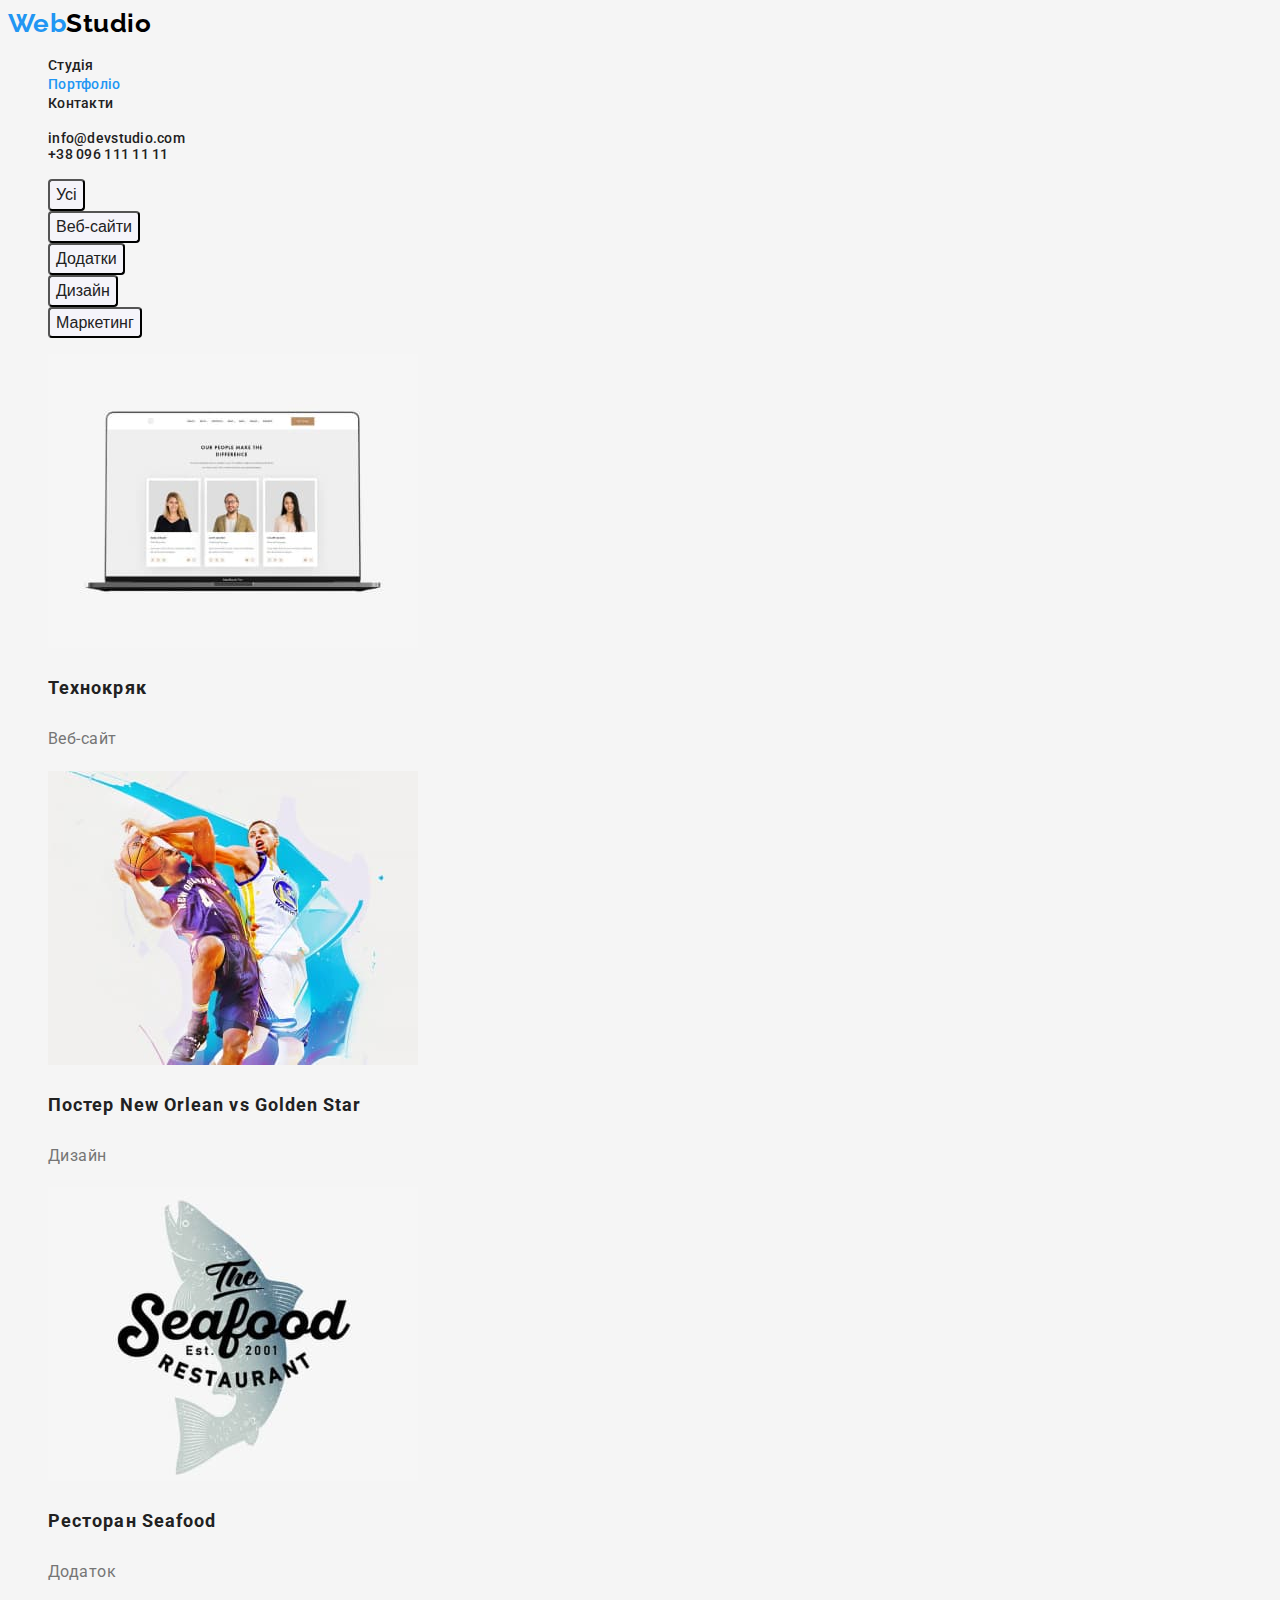
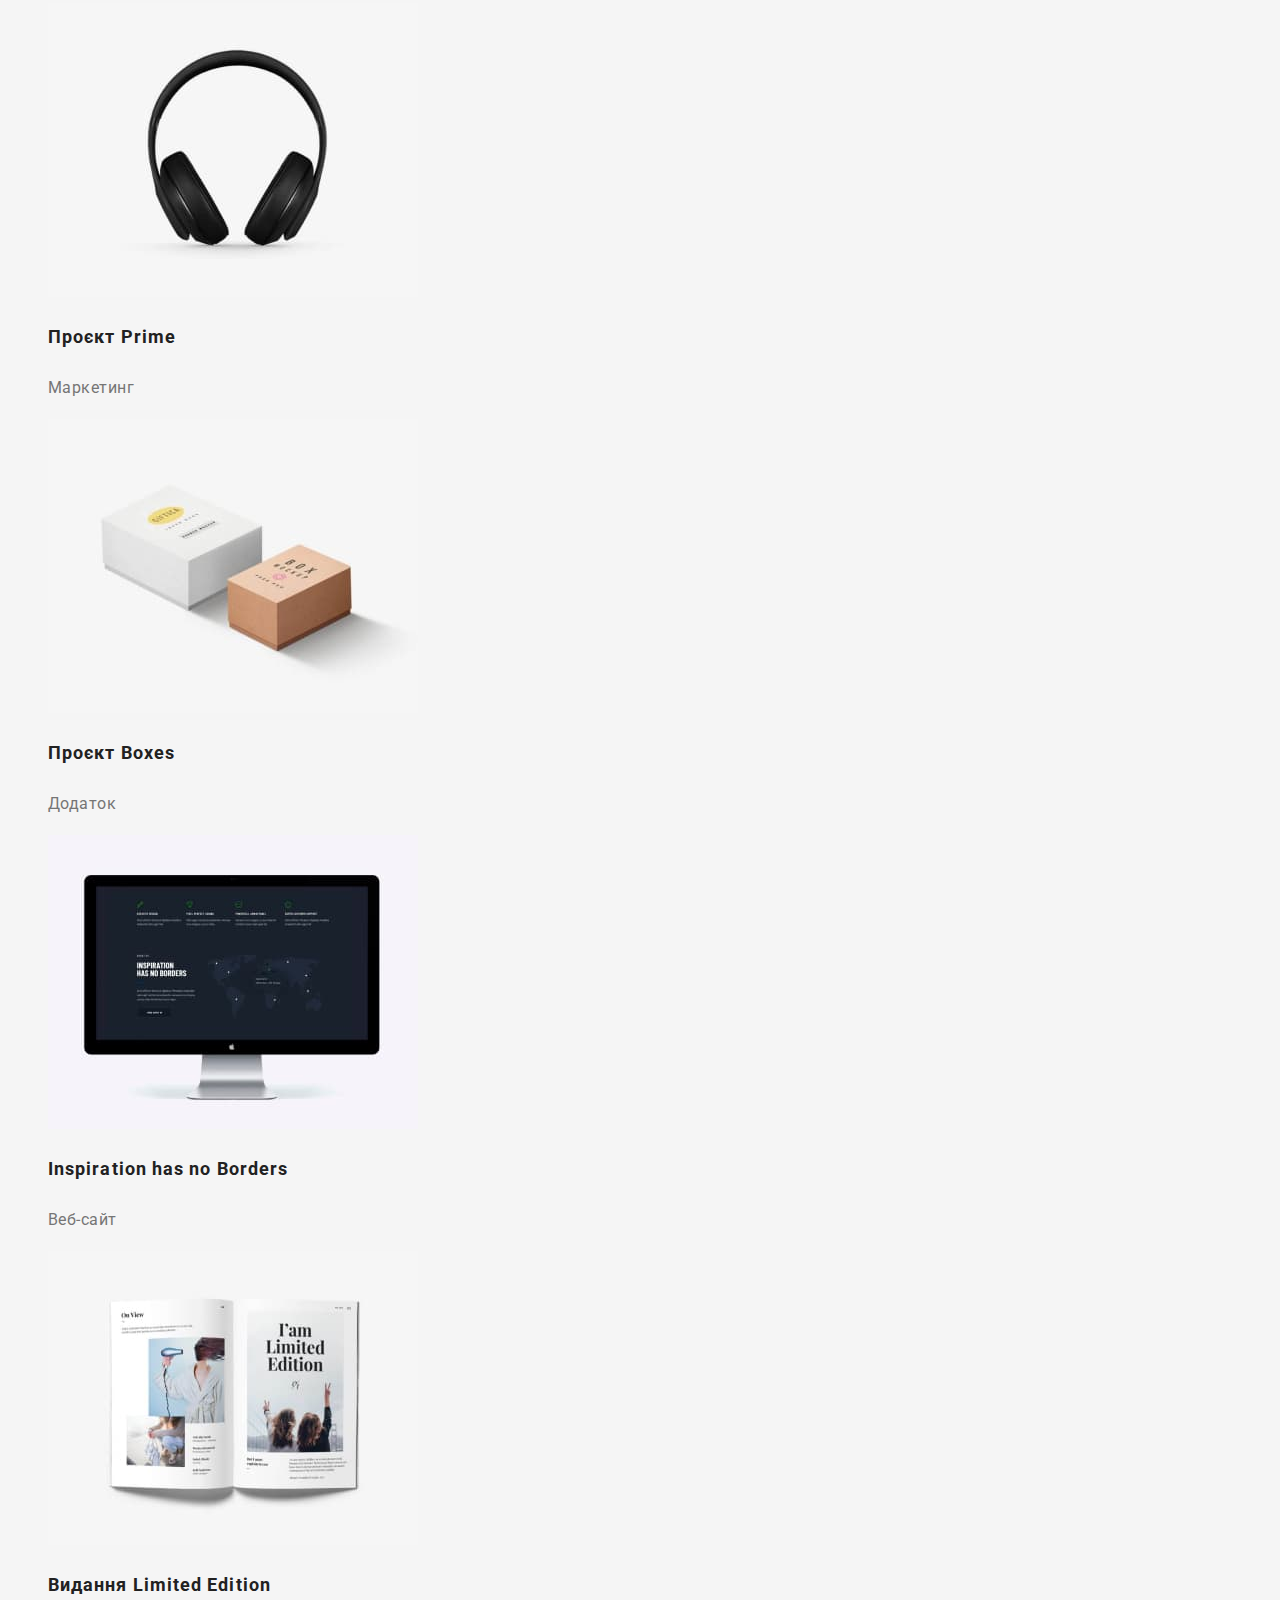
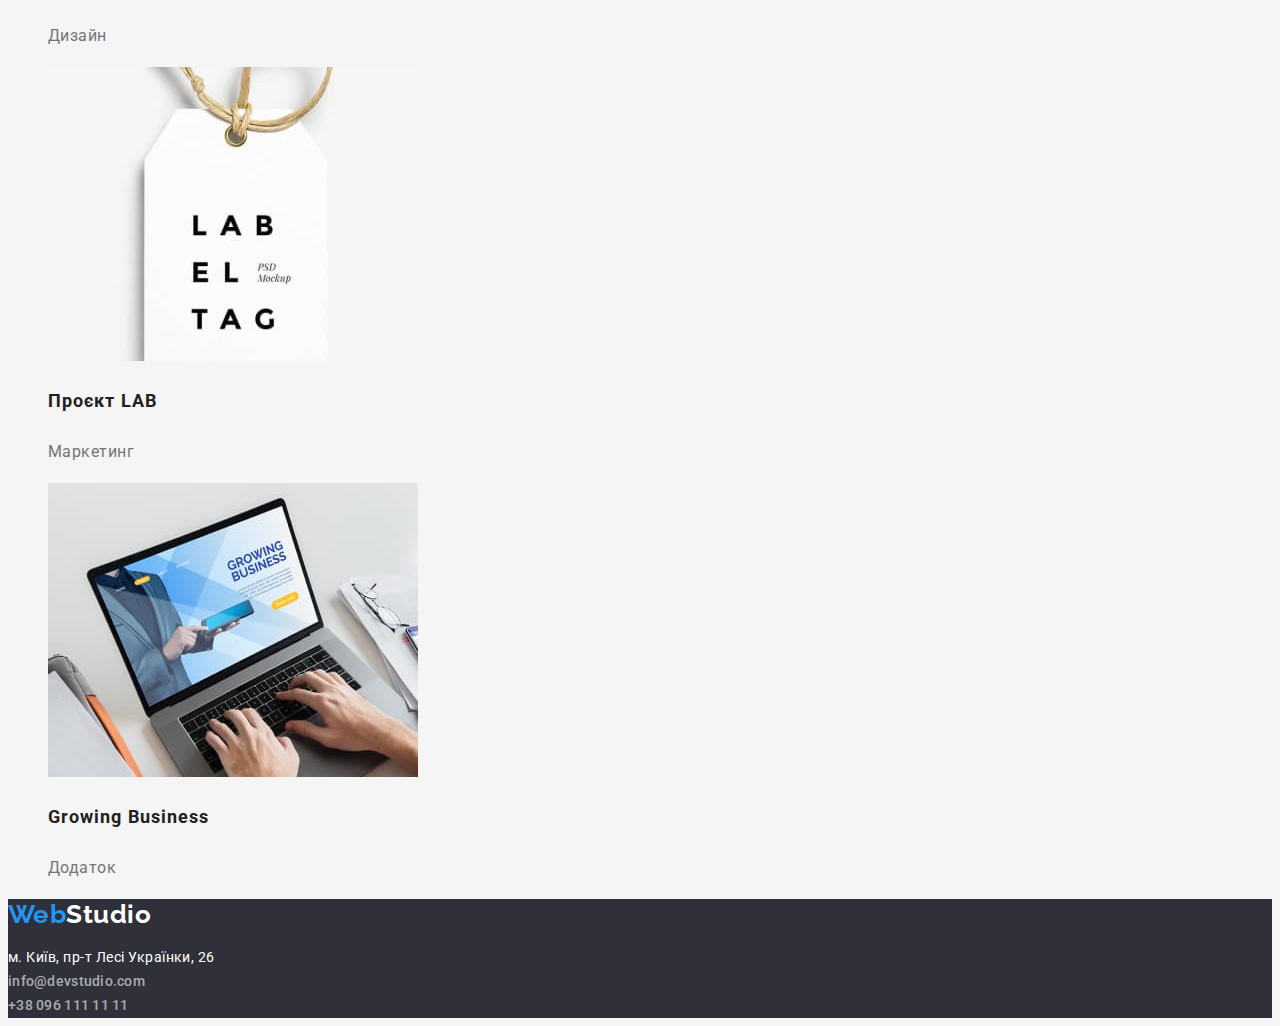
==== commit e8a1fed1: "Фіксить footer" ====
--- a/portfolio.html
+++ b/portfolio.html
@@ -1,118 +1,155 @@
 <!DOCTYPE html>
 <html lang="uk">
+  <head>
+    <meta charset="UTF-8" />
+    <meta http-equiv="X-UA-Compatible" content="IE=edge" />
+    <meta name="viewport" content="width=device-width, initial-scale=1.0" />
+    <title>Web Studio</title>
 
-<head>
-    <meta charset="UTF-8">
-    <meta http-equiv="X-UA-Compatible" content="IE=edge">
-    <meta name="viewport" content="width=device-width, initial-scale=1.0">
-    <title>Web Studio</title>
-    
-    <link rel="preconnect" href="https://fonts.googleapis.com">
-    <link rel="preconnect" href="https://fonts.gstatic.com" crossorigin>
-    <link href="https://fonts.googleapis.com/css2?family=Raleway:wght@700&family=Roboto:wght@400;500;700;900&display=swap"
-        rel="stylesheet">
-    <link rel="stylesheet" href="./css/styles.css">
-</head>
+    <link rel="preconnect" href="https://fonts.googleapis.com" />
+    <link rel="preconnect" href="https://fonts.gstatic.com" crossorigin />
+    <link
+      href="https://fonts.googleapis.com/css2?family=Raleway:wght@700&family=Roboto:wght@400;500;700;900&display=swap"
+      rel="stylesheet"
+    />
+    <link rel="stylesheet" href="./css/styles.css" />
+  </head>
 
-<body>
+  <body>
     <!-- Шапка -->
     <header class="header">
-        <a href="./index.html" class="logo link"> <span class="accent-logo">Web</span>Studio</a>
-        <nav class="header-nav">
-            <ul class="header-list list">
-                <li class="header-item">
-                    <a href="./index.html" class="header-link link">Студія</a>
-                </li>
-                <li class="header-item">
-                    <a href="./portfolio.html" class="header-link link current">Портфоліо</a>
-                </li>
-                <li class="header-item">
-                    <a href="" class="header-link link">Контакти</a>
-                </li>
-            </ul>
-        </nav>
-        <ul class="header-contacts list">
-            <li>
-                <a href="mailto:info@devstudio.com" class="contacts-email link">info@devstudio.com</a><br>
-            </li>
-            <li class="header-link">
-                <a href="tel:+380961111111" class="contacts-phone link">+38 096 111 11 11</a>
-            </li>
+      <a href="./index.html" class="logo link">
+        <span class="accent-logo">Web</span>Studio</a
+      >
+      <nav class="header-nav">
+        <ul class="header-list list">
+          <li class="header-item">
+            <a href="./index.html" class="header-link link">Студія</a>
+          </li>
+          <li class="header-item">
+            <a href="./portfolio.html" class="header-link link current"
+              >Портфоліо</a
+            >
+          </li>
+          <li class="header-item">
+            <a href="" class="header-link link">Контакти</a>
+          </li>
         </ul>
-    
+      </nav>
+      <ul class="header-contacts list">
+        <li>
+          <a href="mailto:info@devstudio.com" class="contacts-email link"
+            >info@devstudio.com</a
+          ><br />
+        </li>
+        <li class="header-link">
+          <a href="tel:+380961111111" class="contacts-phone link"
+            >+38 096 111 11 11</a
+          >
+        </li>
+      </ul>
     </header>
-    <!-- Фільтри -->
-    <section>
-        <h1 class="visually-hidden"> Фільтри</h1>
+    <main>
+      <!-- Фільтри -->
+      <section>
+        <h1 class="visually-hidden">Фільтри</h1>
         <ul class="filter-list list">
-            <li class="filter-list-item"><button type="button" class="filter-btn secondary">Усі</button></li>
-            <li class="filter-list-item"><button type="button" class="filter-btn secondary">Веб-сайти</button></li>
-            <li class="filter-list-item"><button type="button" class="filter-btn secondary">Додатки</button></li>
-            <li class="filter-list-item"><button type="button" class="filter-btn secondary">Дизайн</button></li>
-            <li class="filter-list-item"><button type="button" class="filter-btn secondary">Маркетинг</button></li>
+          <li class="filter-list-item">
+            <button type="button" class="filter-btn secondary">Усі</button>
+          </li>
+          <li class="filter-list-item">
+            <button type="button" class="filter-btn secondary">
+              Веб-сайти
+            </button>
+          </li>
+          <li class="filter-list-item">
+            <button type="button" class="filter-btn secondary">Додатки</button>
+          </li>
+          <li class="filter-list-item">
+            <button type="button" class="filter-btn secondary">Дизайн</button>
+          </li>
+          <li class="filter-list-item">
+            <button type="button" class="filter-btn secondary">
+              Маркетинг
+            </button>
+          </li>
         </ul>
-    </section>
+      </section>
 
-    <section>
-        <h2 class="visually-hidden"> Портфоліо</h2>
+      <section>
+        <h2 class="visually-hidden">Портфоліо</h2>
         <ul class="portfolio list">
-            <li >
-                <img src="./images/proj1.jpg" alt="Технокряк" width="370">
-                <h3 class="portfolio-title">Технокряк</h3>
-                <p class="portfolio-text">Веб-сайт</p>
-            </li>
-            <li>
-                <img src="./images/proj2.jpg" alt="Постер New Orlean vs Golden Star" width="370">
-                <h3 class="portfolio-title">Постер New Orlean vs Golden Star</h3>
-                <p class="portfolio-text">Дизайн</p>
-            </li>
-            <li>
-                <img src="./images/proj3.jpg" alt="Ресторан Seafood" width="370">
-                <h3 class="portfolio-title">Ресторан Seafood</h3>
-                <p class="portfolio-text">Додаток</p>
-            </li>
-            <li>
-                <img src="./images/proj4.jpg" alt="Проєкт Prime" width="370">
-                <h3 class="portfolio-title">Проєкт Prime</h3>
-                <p class="portfolio-text">Маркетинг</p>
-            </li>
-            <li>
-                <img src="./images/proj5.jpg" alt="Проєкт Boxes" width="370">
-                <h3 class="portfolio-title">Проєкт Boxes</h3>
-                <p class="portfolio-text">Додаток</p>
-            </li>
-            <li>
-                <img src="./images/proj6.jpg" alt="Inspiration has no Borders" width="370">
-                <h3 class="portfolio-title">Inspiration has no Borders</h3>
-                <p class="portfolio-text">Веб-сайт</p>
-            </li>
-            <li>
-                <img src="./images/proj7.jpg" alt="Видання Limited Edition" width="370">
-                <h3 class="portfolio-title">Видання Limited Edition</h3>
-                <p class="portfolio-text">Дизайн</p>
-            </li>
-            <li>
-                <img src="./images/proj8.jpg" alt="Проєкт LAB" width="370">
-                <h3 class="portfolio-title">Проєкт LAB</h3>
-                <p class="portfolio-text">Маркетинг</p>
-            </li>
-            <li>
-                <img src="./images/proj9.jpg" alt="Growing Business" width="370">
-                <h3 class="portfolio-title">Growing Business</h3>
-                <p class="portfolio-text">Додаток</p>
-            </li>
+          <li>
+            <img src="./images/proj1.jpg" alt="Технокряк" width="370" />
+            <h3 class="portfolio-title">Технокряк</h3>
+            <p class="portfolio-text">Веб-сайт</p>
+          </li>
+          <li>
+            <img
+              src="./images/proj2.jpg"
+              alt="Постер New Orlean vs Golden Star"
+              width="370"
+            />
+            <h3 class="portfolio-title">Постер New Orlean vs Golden Star</h3>
+            <p class="portfolio-text">Дизайн</p>
+          </li>
+          <li>
+            <img src="./images/proj3.jpg" alt="Ресторан Seafood" width="370" />
+            <h3 class="portfolio-title">Ресторан Seafood</h3>
+            <p class="portfolio-text">Додаток</p>
+          </li>
+          <li>
+            <img src="./images/proj4.jpg" alt="Проєкт Prime" width="370" />
+            <h3 class="portfolio-title">Проєкт Prime</h3>
+            <p class="portfolio-text">Маркетинг</p>
+          </li>
+          <li>
+            <img src="./images/proj5.jpg" alt="Проєкт Boxes" width="370" />
+            <h3 class="portfolio-title">Проєкт Boxes</h3>
+            <p class="portfolio-text">Додаток</p>
+          </li>
+          <li>
+            <img
+              src="./images/proj6.jpg"
+              alt="Inspiration has no Borders"
+              width="370"
+            />
+            <h3 class="portfolio-title">Inspiration has no Borders</h3>
+            <p class="portfolio-text">Веб-сайт</p>
+          </li>
+          <li>
+            <img
+              src="./images/proj7.jpg"
+              alt="Видання Limited Edition"
+              width="370"
+            />
+            <h3 class="portfolio-title">Видання Limited Edition</h3>
+            <p class="portfolio-text">Дизайн</p>
+          </li>
+          <li>
+            <img src="./images/proj8.jpg" alt="Проєкт LAB" width="370" />
+            <h3 class="portfolio-title">Проєкт LAB</h3>
+            <p class="portfolio-text">Маркетинг</p>
+          </li>
+          <li>
+            <img src="./images/proj9.jpg" alt="Growing Business" width="370" />
+            <h3 class="portfolio-title">Growing Business</h3>
+            <p class="portfolio-text">Додаток</p>
+          </li>
         </ul>
-    </section>
+      </section>
+    </main>
 
     <!-- Підвал -->
-<footer>
-    <p><a href="./index.html" class="logo link"> <span class="accent-logo">Web</span>Studio</a></p>
-    <address class="contacts-address">
-        <p class="address-text">м. Київ, пр-т Лесі Українки, 26 <br></p>
-        <a href="mailto:info@devstudio.com" class="contacts-email link">info@devstudio.com</a><br>
-        <a href="tel:+380961111111" class="contacts-phone link">+38 096 111 11 11</a>
-    </address>
-</footer>
-</body>
-
-</html>+    <footer class="footer">
+        <p><a href="./index.html" class="logo link"><span class="accent-logo">Web</span>Studio</a></p>
+        <address class="contacts-address">
+            <a href="https://www.google.com/maps/place/%D0%B1%D1%83%D0%BB%D1%8C%D0%B2%D0%B0%D1%80+%D0%9B%D0%B5%D1%81%D1%96+%D0%A3%D0%BA%D1%80%D0%B0%D1%97%D0%BD%D0%BA%D0%B8,+26,+%D0%9A%D0%B8%D1%97%D0%B2,+02000/@50.4267703,30.537616,18z/data=!4m5!3m4!1s0x40d4cf0e033ecbe9:0x57a4dffefec77da0!8m2!3d50.4265807!4d30.5383859"
+                class="address-text link" target="_blank" rel="noopener noreferrer">
+                м. Київ, пр-т Лесі Українки, 26</a> <br>
+            <a href="mailto:info@devstudio.com" class="contacts-email link">info@devstudio.com</a><br>
+            <a href="tel:+380961111111" class="contacts-phone link">+38 096 111 11 11</a>
+        </address>
+    </footer>
+  </body>
+</html>
--- a/css/styles.css
+++ b/css/styles.css
@@ -1,4 +1,3 @@
-
 /* Кольори */
 /* фон  #F5F5F5;*/
 /* білий #FFFFFF; */
@@ -9,213 +8,244 @@
 /* Фон футера #2F303A */
 
 :root {
-    --primary-text-color:#757575;
-    --title-text-color: #212121;
-    --accent-color: #2196F3;
-    --background-color: #F5F5F5;
+  --primary-text-color: #757575;
+  --title-text-color: #212121;
+  --accent-color: #2196f3;
+  --background-color: #f5f5f5;
+  --footer-color: #2f303a;
 }
 
 body {
-    font-family: Roboto, sans-serif;
-    background-color: var(--background-color);
-    color: var(--primary-text-color);
-}
-
-.list{
-    list-style: none;
+  background-color: var(--background-color);
+  color: var(--primary-text-color);
+
+  font-family: Roboto, sans-serif;
+  letter-spacing: 0.03em;
+}
+
+.list {
+  list-style: none;
 }
 
 .link {
-    text-decoration: none;
+  text-decoration: none;
 }
 
 .visually-hidden {
-    position: absolute;
-    white-space: nowrap;
-    width: 1px;
-    height: 1px;
-    overflow: hidden;
-    border: 0;
-    padding: 0;
-    clip: rect(0 0 0 0);
-    clip-path: inset(50%);
-    margin: -1px;
+  position: absolute;
+  white-space: nowrap;
+  width: 1px;
+  height: 1px;
+  overflow: hidden;
+  border: 0;
+  padding: 0;
+  clip: rect(0 0 0 0);
+  clip-path: inset(50%);
+  margin: -1px;
 }
 
 .btn {
-    font-weight: 700;
-    font-size: 16px;
-    line-height: 1.88;
-    display: flex;
-    align-items: center;
-    text-align: center;
-    letter-spacing: 0.06em;
-    border-radius: 4px;
-}
-
-
+  font-weight: 700;
+  font-size: 16px;
+  line-height: 1.88;
+  display: flex;
+  align-items: center;
+  text-align: center;
+  letter-spacing: 0.06em;
+  border-radius: 4px;
+}
 
 .btn.primary {
-    color: var(--background-color);
-    background-color: var(--accent-color);
+  color: var(--background-color);
+  background-color: var(--accent-color);
 }
 
 .btn.secondary {
-    color: var(--accent-color);
-    background-color: var(--background-color);
+  color: var(--accent-color);
+  background-color: var(--background-color);
 }
 
 /* Заголовки рівня h2 */
 .section-title {
-    font-weight: 700;
-    font-size: 36px;
-    line-height: 1.16;
-    text-align: center;
-    letter-spacing: 0.03em;
-    color: var(--title-text-color);
+  font-weight: 700;
+  font-size: 36px;
+  line-height: 1.16;
+  text-align: center;
+  /* letter-spacing: 0.03em; */
+  color: var(--title-text-color);
 }
 
 /* Шапка (Лого+Плсилання+контакти) */
 .logo {
-    font-family: 'Raleway';
-    font-weight: 700;
-    font-size: 26px;
-    line-height: 1.19;
-    letter-spacing: 0.03em;
-    color: #000000;
+  font-family: "Raleway";
+  font-weight: 700;
+  font-size: 26px;
+  line-height: 1.19;
+  /* letter-spacing: 0.03em; */
+  color: #000000;
 }
 
 .accent-logo {
-    font-family: 'Raleway', sans-serif;
-    font-weight: 700;
-    font-size: 26px;
-    line-height: 1.19;
-    letter-spacing: 0.03em;
-    color: var(--accent-color);
-}
-
-.header-link, .contacts-email, .contacts-phone {
-    font-family: inherit;
-    font-weight: 500;
-    font-size: 14px;
-    line-height: 1.14;
-    letter-spacing: 0.02em;
-    color: #212121;
-}
-
-.header-link:hover, 
-.header-link:focus, 
+  font-family: "Raleway", sans-serif;
+  font-weight: 700;
+  font-size: 26px;
+  line-height: 1.19;
+  /* letter-spacing: 0.03em; */
+  color: var(--accent-color);
+}
+
+.header-link,
+.contacts-email,
+.contacts-phone {
+  font-family: inherit;
+  font-weight: 500;
+  font-size: 14px;
+  line-height: 1.14;
+  letter-spacing: 0.02em;
+  color: #212121;
+}
+
+.header-link:hover,
+.header-link:focus,
 .contacts-email:hover,
 .contacts-email:focus,
 .contacts-phone:hover,
 .contacts-phone:focus {
-    color: var(--accent-color);
-}
-
+  color: var(--accent-color);
+}
 
 .header-list .link.current {
-    color: var(--accent-color);
-}
-
+  color: var(--accent-color);
+}
+
+/* Підглянула у Льоші */
+.hero,
+.footer {
+  background-color: var(--footer-color);
+}
 /* Герой \ hero */
 .hero-title {
-    font-weight: 900;
-    font-size: 44px;
-    line-height: 1.36;
-    text-align: center;
-    letter-spacing: 0.06em;
-    text-transform: uppercase;
-    color: #FFFFFF;
-}
-.btn.primary:hover, .btn.primary:focus {
-    color: var(--accent-color);
-    background-color: var(--background-color);
+  font-weight: 900;
+  font-size: 44px;
+  line-height: 1.36;
+  text-align: center;
+  letter-spacing: 0.06em;
+  text-transform: uppercase;
+  color: #ffffff;
+}
+.btn.primary:hover,
+.btn.primary:focus {
+  color: var(--accent-color);
+  background-color: var(--background-color);
 }
 
 /* Особливості \ features */
-.feature-title{
-    font-weight: 700;
-    font-size: 14px;
-    line-height: 1.14;
-    letter-spacing: 0.03em;
-    text-transform: uppercase;
-    color: var(--title-text-color);
-}
-
-.feature-text{
-    font-weight: 400;
-    font-size: 14px;
-    line-height: 1.71;
-    letter-spacing: 0.03em;
-    color:var(--primary-text-color);
+.feature-title {
+  font-weight: 700;
+  font-size: 14px;
+  line-height: 1.14;
+  /* letter-spacing: 0.03em; */
+  text-transform: uppercase;
+  color: var(--title-text-color);
+}
+
+.feature-text {
+  font-size: 14px;
+  line-height: 1.71;
+  /* letter-spacing: 0.03em; */
+  color: var(--primary-text-color);
 }
 
 /* Чим ми займаємося */
-
 
 /* Наша команда */
 .team-member {
-    font-weight: 500;
-    font-size: 16px;
-    line-height: 1.19;
-    /* text-align: center; */
-    letter-spacing: 0.03em;
-    color: var(--title-text-color);
+  font-weight: 500;
+  font-size: 16px;
+  line-height: 1.19;
+  /* text-align: center; */
+  /* letter-spacing: 0.03em; */
+  color: var(--title-text-color);
 }
 
 .team-position {
-    font-weight: 400;
-    font-size: 16px;
-    line-height: 1.19;
-    /* text-align: center; */
-    letter-spacing: 0.03em;
-    color: var(--primary-text-color);
+  font-size: 16px;
+  line-height: 1.19;
+  /* text-align: center; */
+  /* letter-spacing: 0.03em; */
+  color: var(--primary-text-color);
 }
 
 /* Футер \ contacts */
 .contacts-address {
-    font-style: normal;
-    font-size: 14px;
-    line-height: 1.71;
-    letter-spacing: 0.03em;
-    color: rgba(255, 255, 255, 0.6);
+  font-style: normal;
+  font-size: 14px;
+  line-height: 1.71;
+  /* letter-spacing: 0.03em; */
 }
 
 .address-text {
-    color: #FFFFFF;
+  color: #ffffff;
+}
+
+.address-text:hover,
+.address-text:focus {
+  color: var(--accent-color);
+}
+
+.footer .contacts-email,
+.footer .contacts-phone {
+  color: rgba(255, 255, 255, 0.6);
+}
+
+.footer .logo {
+  color: #ffffff;
+}
+
+.contacts-phone:hover,
+.contacts-phone:focus,
+.contacts-email:hover,
+.contacts-email:focus {
+  color: var(--accent-color);
 }
 /* ------------------Портфоліо----------------- */
 
 /* Фільтри */
 .filter-btn {
-    background: #F5F4FA;
-    border-radius: 4px;
-    font-weight: 500;
-    font-size: 16px;
-    line-height: 1.62;     
-    text-align: center;
-    letter-spacing: 0.03em;
-    color: var(--title-text-color);
-}
+  background: #f5f4fa;
+  border-radius: 4px;
+  font-weight: 500;
+  font-size: 16px;
+  line-height: 1.62;
+  text-align: center;
+  /* letter-spacing: 0.03em; */
+  color: var(--title-text-color);
+}
+
 .filter-btn.secondary:hover,
 .filter-btn.secondary:focus {
-    color:var(--background-color);
-    background: var(--accent-color);
-
+  color: var(--background-color);
+  background-color: var(--accent-color);
+}
+
+.btn.primary:hover,
+.btn.primary:focus {
+  color: var(--accent-color);
+  background-color: var(--background-color);
 }
 
 /* Портфоліо */
 .portfolio-title {
-    font-weight: 700;
-    font-size: 18px;
-    line-height: 2;
-    letter-spacing: 0.06em;
-    color: var(--title-text-color);
+  font-weight: 700;
+  font-size: 18px;
+  line-height: 2;
+  letter-spacing: 0.06em;
+  color: var(--title-text-color);
 }
 
 .portfolio-text {
-    font-size: 16px;
-    line-height: 1.88;
-    letter-spacing: 0.03em;
-    color: var(--primary-text-color);
-}+  font-size: 16px;
+  line-height: 1.88;
+  /* letter-spacing: 0.03em; */
+  color: var(--primary-text-color);
+}
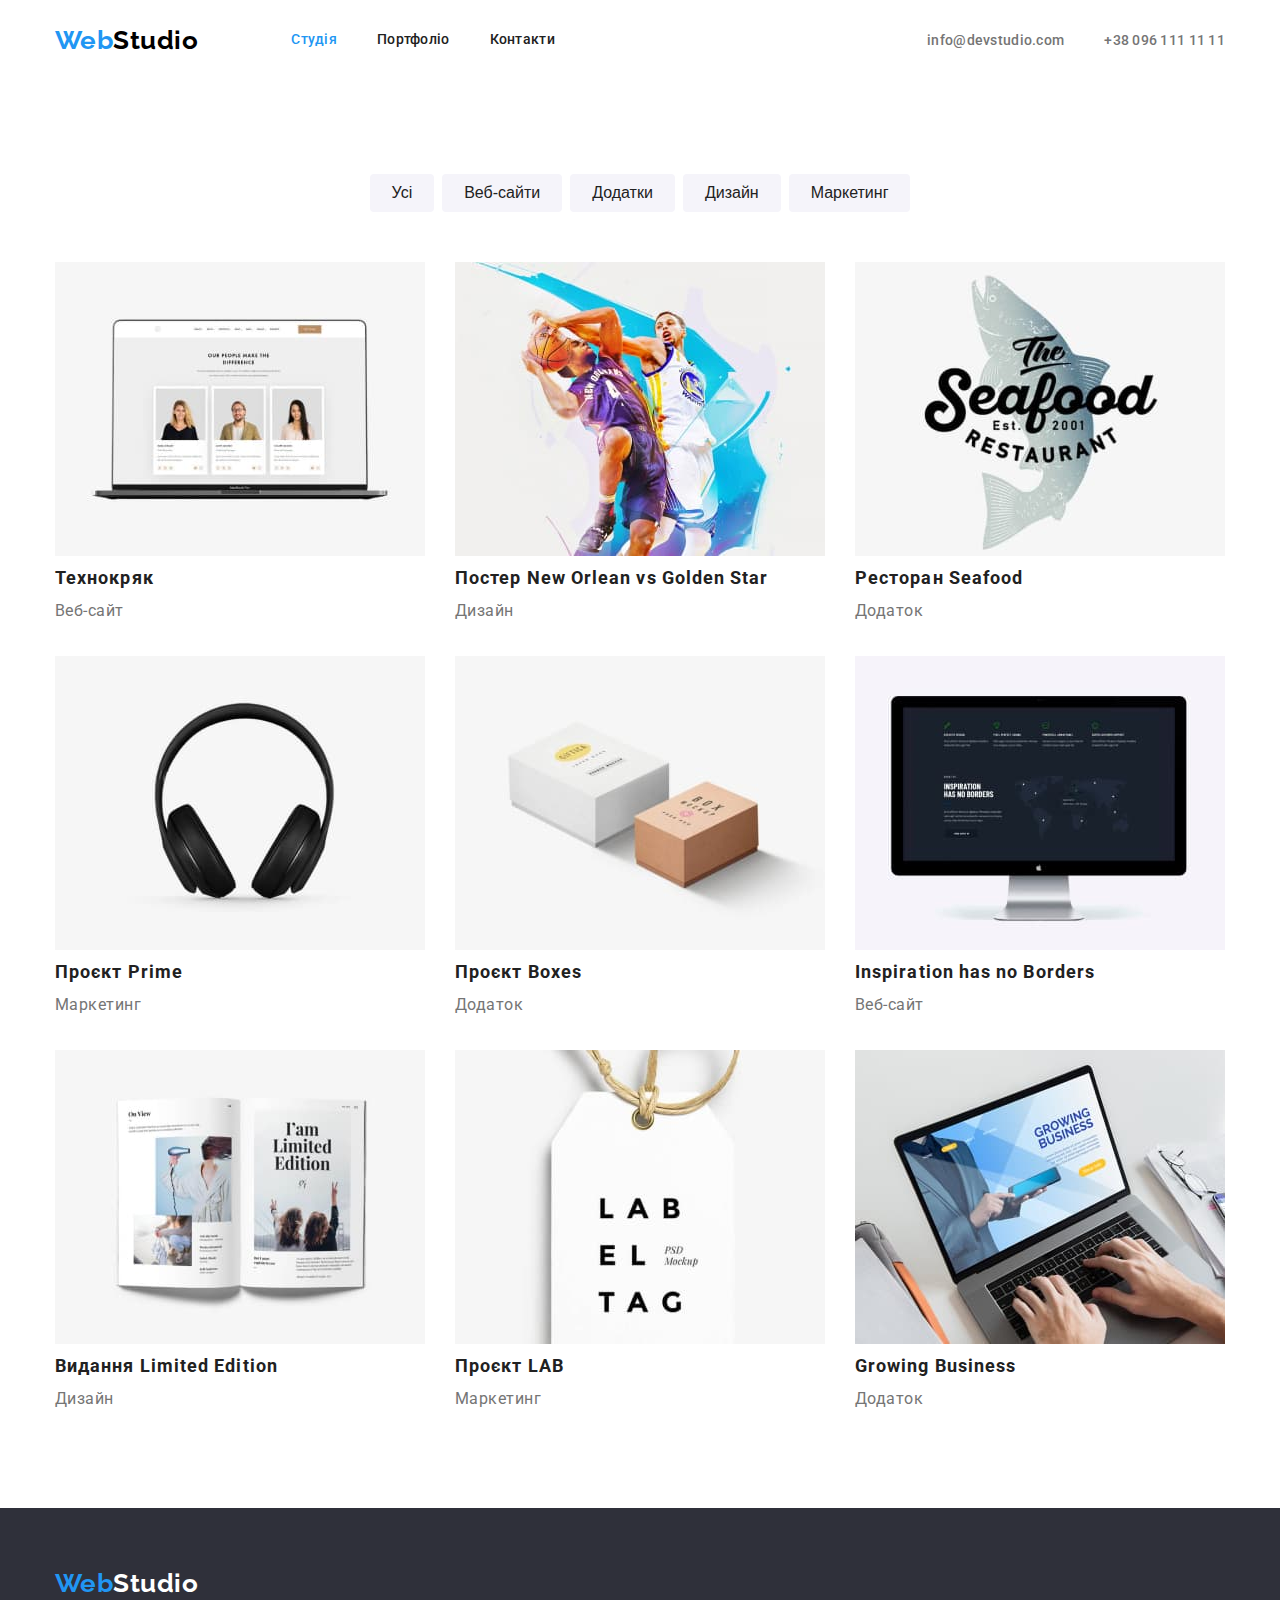
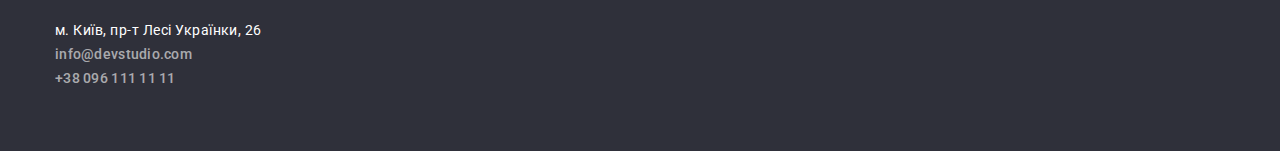
==== commit 04a75960: "Додає флекси" ====
--- a/portfolio.html
+++ b/portfolio.html
@@ -18,138 +18,134 @@
   <body>
     <!-- Шапка -->
     <header class="header">
-      <a href="./index.html" class="logo link">
-        <span class="accent-logo">Web</span>Studio</a
-      >
-      <nav class="header-nav">
-        <ul class="header-list list">
-          <li class="header-item">
-            <a href="./index.html" class="header-link link">Студія</a>
+      <div class="container main-nav">
+        <a href="./index.html" class="logo link">
+          <span class="accent-logo">Web</span>Studio</a>
+    
+        <nav class="header-nav">
+    
+          <ul class="header-list list">
+            <li class="header-item">
+              <a href="./index.html" class="header-link link current">Студія</a>
+            </li>
+            <li class="header-item">
+              <a href="./portfolio.html" class="header-link link">Портфоліо</a>
+            </li>
+            <li class="header-item">
+              <a href="" class="header-link link">Контакти</a>
+            </li>
+          </ul>
+        </nav>
+        <ul class="header-contacts list">
+          <li class="contact-item">
+            <a href="mailto:info@devstudio.com" class="contacts-email link">info@devstudio.com</a><br />
           </li>
-          <li class="header-item">
-            <a href="./portfolio.html" class="header-link link current"
-              >Портфоліо</a
-            >
-          </li>
-          <li class="header-item">
-            <a href="" class="header-link link">Контакти</a>
+          <li class="contact-item">
+            <a href="tel:+380961111111" class="contacts-phone link">+38 096 111 11 11</a>
           </li>
         </ul>
-      </nav>
-      <ul class="header-contacts list">
-        <li>
-          <a href="mailto:info@devstudio.com" class="contacts-email link"
-            >info@devstudio.com</a
-          ><br />
-        </li>
-        <li class="header-link">
-          <a href="tel:+380961111111" class="contacts-phone link"
-            >+38 096 111 11 11</a
-          >
-        </li>
-      </ul>
+      </div>
     </header>
-    <main>
+    <main class="portfolio-main">
       <!-- Фільтри -->
-      <section>
-        <h1 class="visually-hidden">Фільтри</h1>
-        <ul class="filter-list list">
-          <li class="filter-list-item">
-            <button type="button" class="filter-btn secondary">Усі</button>
-          </li>
-          <li class="filter-list-item">
-            <button type="button" class="filter-btn secondary">
-              Веб-сайти
-            </button>
-          </li>
-          <li class="filter-list-item">
-            <button type="button" class="filter-btn secondary">Додатки</button>
-          </li>
-          <li class="filter-list-item">
-            <button type="button" class="filter-btn secondary">Дизайн</button>
-          </li>
-          <li class="filter-list-item">
-            <button type="button" class="filter-btn secondary">
-              Маркетинг
-            </button>
-          </li>
-        </ul>
+      <section class="filters top-sp">
+        <div class="container">
+          <h1 class="visually-hidden">Фільтри</h1>
+          <ul class="filter-list list">
+            <li class="filter-item">
+              <button type="button" class="filter-btn secondary">Усі</button>
+            </li>
+            <li class="filter-item">
+              <button type="button" class="filter-btn secondary">
+                Веб-сайти
+              </button>
+            </li>
+            <li class="filter-item">
+              <button type="button" class="filter-btn secondary">Додатки</button>
+            </li>
+            <li class="filter-item">
+              <button type="button" class="filter-btn secondary">Дизайн</button>
+            </li>
+            <li class="filter-item">
+              <button type="button" class="filter-btn secondary">
+                Маркетинг
+              </button>
+            </li>
+          </ul>
+        </div>
+        
       </section>
 
-      <section>
-        <h2 class="visually-hidden">Портфоліо</h2>
-        <ul class="portfolio list">
-          <li>
-            <img src="./images/proj1.jpg" alt="Технокряк" width="370" />
-            <h3 class="portfolio-title">Технокряк</h3>
-            <p class="portfolio-text">Веб-сайт</p>
-          </li>
-          <li>
-            <img
-              src="./images/proj2.jpg"
-              alt="Постер New Orlean vs Golden Star"
-              width="370"
-            />
-            <h3 class="portfolio-title">Постер New Orlean vs Golden Star</h3>
-            <p class="portfolio-text">Дизайн</p>
-          </li>
-          <li>
-            <img src="./images/proj3.jpg" alt="Ресторан Seafood" width="370" />
-            <h3 class="portfolio-title">Ресторан Seafood</h3>
-            <p class="portfolio-text">Додаток</p>
-          </li>
-          <li>
-            <img src="./images/proj4.jpg" alt="Проєкт Prime" width="370" />
-            <h3 class="portfolio-title">Проєкт Prime</h3>
-            <p class="portfolio-text">Маркетинг</p>
-          </li>
-          <li>
-            <img src="./images/proj5.jpg" alt="Проєкт Boxes" width="370" />
-            <h3 class="portfolio-title">Проєкт Boxes</h3>
-            <p class="portfolio-text">Додаток</p>
-          </li>
-          <li>
-            <img
-              src="./images/proj6.jpg"
-              alt="Inspiration has no Borders"
-              width="370"
-            />
-            <h3 class="portfolio-title">Inspiration has no Borders</h3>
-            <p class="portfolio-text">Веб-сайт</p>
-          </li>
-          <li>
-            <img
-              src="./images/proj7.jpg"
-              alt="Видання Limited Edition"
-              width="370"
-            />
-            <h3 class="portfolio-title">Видання Limited Edition</h3>
-            <p class="portfolio-text">Дизайн</p>
-          </li>
-          <li>
-            <img src="./images/proj8.jpg" alt="Проєкт LAB" width="370" />
-            <h3 class="portfolio-title">Проєкт LAB</h3>
-            <p class="portfolio-text">Маркетинг</p>
-          </li>
-          <li>
-            <img src="./images/proj9.jpg" alt="Growing Business" width="370" />
-            <h3 class="portfolio-title">Growing Business</h3>
-            <p class="portfolio-text">Додаток</p>
-          </li>
-        </ul>
+      <section class="bottom-sp">
+        <div class="container">
+          <h2 class="visually-hidden">Портфоліо</h2>
+          <ul class="portfolio-list list">
+            <li class="portfolio-item">
+              <img src="./images/proj1.jpg" alt="Технокряк" width="370" />
+              <h3 class="portfolio-title">Технокряк</h3>
+              <p class="portfolio-text">Веб-сайт</p>
+            </li>
+            <li class="portfolio-item">
+              <img src="./images/proj2.jpg" alt="Постер New Orlean vs Golden Star" width="370" />
+              <h3 class="portfolio-title">Постер New Orlean vs Golden Star</h3>
+              <p class="portfolio-text">Дизайн</p>
+            </li>
+            <li class="portfolio-item">
+              <img src="./images/proj3.jpg" alt="Ресторан Seafood" width="370" />
+              <h3 class="portfolio-title">Ресторан Seafood</h3>
+              <p class="portfolio-text">Додаток</p>
+            </li>
+            <li class="portfolio-item">
+              <img src="./images/proj4.jpg" alt="Проєкт Prime" width="370" />
+              <h3 class="portfolio-title">Проєкт Prime</h3>
+              <p class="portfolio-text">Маркетинг</p>
+            </li>
+            <li class="portfolio-item">
+              <img src="./images/proj5.jpg" alt="Проєкт Boxes" width="370" />
+              <h3 class="portfolio-title">Проєкт Boxes</h3>
+              <p class="portfolio-text">Додаток</p>
+            </li>
+            <li class="portfolio-item">
+              <img src="./images/proj6.jpg" alt="Inspiration has no Borders" width="370" />
+              <h3 class="portfolio-title">Inspiration has no Borders</h3>
+              <p class="portfolio-text">Веб-сайт</p>
+            </li>
+            <li class="portfolio-item">
+              <img src="./images/proj7.jpg" alt="Видання Limited Edition" width="370" />
+              <h3 class="portfolio-title">Видання Limited Edition</h3>
+              <p class="portfolio-text">Дизайн</p>
+            </li>
+            <li class="portfolio-item">
+              <img src="./images/proj8.jpg" alt="Проєкт LAB" width="370" />
+              <h3 class="portfolio-title">Проєкт LAB</h3>
+              <p class="portfolio-text">Маркетинг</p>
+            </li>
+            <li class="portfolio-item">
+              <img src="./images/proj9.jpg" alt="Growing Business" width="370" />
+              <h3 class="portfolio-title">Growing Business</h3>
+              <p class="portfolio-text">Додаток</p>
+            </li>
+          </ul>
+        </div>
+        
       </section>
     </main>
 
     <!-- Підвал -->
-    <footer class="footer">
-        <p><a href="./index.html" class="logo link"><span class="accent-logo">Web</span>Studio</a></p>
-        <address class="contacts-address">
-            <a href="https://www.google.com/maps/place/%D0%B1%D1%83%D0%BB%D1%8C%D0%B2%D0%B0%D1%80+%D0%9B%D0%B5%D1%81%D1%96+%D0%A3%D0%BA%D1%80%D0%B0%D1%97%D0%BD%D0%BA%D0%B8,+26,+%D0%9A%D0%B8%D1%97%D0%B2,+02000/@50.4267703,30.537616,18z/data=!4m5!3m4!1s0x40d4cf0e033ecbe9:0x57a4dffefec77da0!8m2!3d50.4265807!4d30.5383859"
+        <footer class="footer">
+          <div class="footer-paddings container">
+            <p class="footer-logo">
+              <a href="./index.html" class="logo link"><span class="accent-logo">Web</span>Studio</a>
+            </p>
+            <address class="contacts-address">
+              <a href="https://www.google.com/maps/place/%D0%B1%D1%83%D0%BB%D1%8C%D0%B2%D0%B0%D1%80+%D0%9B%D0%B5%D1%81%D1%96+%D0%A3%D0%BA%D1%80%D0%B0%D1%97%D0%BD%D0%BA%D0%B8,+26,+%D0%9A%D0%B8%D1%97%D0%B2,+02000/@50.4267703,30.537616,18z/data=!4m5!3m4!1s0x40d4cf0e033ecbe9:0x57a4dffefec77da0!8m2!3d50.4265807!4d30.5383859"
                 class="address-text link" target="_blank" rel="noopener noreferrer">
-                м. Київ, пр-т Лесі Українки, 26</a> <br>
-            <a href="mailto:info@devstudio.com" class="contacts-email link">info@devstudio.com</a><br>
-            <a href="tel:+380961111111" class="contacts-phone link">+38 096 111 11 11</a>
-        </address>
-    </footer>
+                м. Київ, пр-т Лесі Українки, 26</a>
+              <br />
+              <a href="mailto:info@devstudio.com" class="contacts-email link">info@devstudio.com</a><br />
+              <a href="tel:+380961111111" class="contacts-phone link">+38 096 111 11 11</a>
+            </address>
+          </div>
+        </footer>
   </body>
 </html>
--- a/css/styles.css
+++ b/css/styles.css
@@ -6,6 +6,7 @@
 /* Текст під заголовком #757575 */
 /* Колір заголовків #212121 */
 /* Фон футера #2F303A */
+/* Фон кнопки фільтра #F5F4FA */
 
 :root {
   --primary-text-color: #757575;
@@ -13,22 +14,59 @@
   --accent-color: #2196f3;
   --background-color: #f5f5f5;
   --footer-color: #2f303a;
+  --white: #ffffff;
+}
+
+html {
+  box-sizing: border-box;
+}
+
+*,
+*::before,
+*::after {
+  box-sizing: inherit;
 }
 
 body {
-  background-color: var(--background-color);
+  margin: 0;
+
+  background-color: var(--white);
   color: var(--primary-text-color);
 
   font-family: Roboto, sans-serif;
   letter-spacing: 0.03em;
 }
 
+h1,
+h2,
+h3,
+h4,
+h5,
+h6,
+p {
+  margin: 0;
+}
+
+/* Утиліти */
+.link {
+  text-decoration: none;
+}
+
 .list {
   list-style: none;
-}
-
-.link {
-  text-decoration: none;
+
+  margin: 0;
+  padding: 0;
+}
+
+/* Верхні відступи від секцій 94рх */
+.top-sp {
+  padding-top: 94px;
+}
+
+/* Нижні відступи від секцій 94рх */
+.bottom-sp {
+  padding-bottom: 94px;
 }
 
 .visually-hidden {
@@ -44,44 +82,50 @@
   margin: -1px;
 }
 
-.btn {
-  font-weight: 700;
-  font-size: 16px;
-  line-height: 1.88;
-  display: flex;
-  align-items: center;
-  text-align: center;
-  letter-spacing: 0.06em;
-  border-radius: 4px;
-}
-
-.btn.primary {
-  color: var(--background-color);
-  background-color: var(--accent-color);
-}
-
-.btn.secondary {
-  color: var(--accent-color);
-  background-color: var(--background-color);
-}
-
 /* Заголовки рівня h2 */
 .section-title {
+  margin-bottom: 50px;
+
   font-weight: 700;
   font-size: 36px;
   line-height: 1.16;
   text-align: center;
-  /* letter-spacing: 0.03em; */
-  color: var(--title-text-color);
+  color: var(--title-text-color);
+}
+
+.container {
+  width: 100%;
+  max-width: 1200px;
+  margin-left: auto;
+  margin-right: auto;
+  padding-left: 15px;
+  padding-right: 15px;
+  /* outline: 2px solid salmon; */
 }
 
 /* Шапка (Лого+Плсилання+контакти) */
+
+.main-nav {
+  display: flex;
+  align-items: center;
+}
+
+.header-list, .header-contacts {
+  display: flex;
+}
+
+.header-list .header-item:not( :last-child),
+.header-contacts .contact-item:not(:last-child) {
+  margin-right: 40px;
+}
+
 .logo {
+  margin-right: 93px;
+
   font-family: "Raleway";
   font-weight: 700;
   font-size: 26px;
   line-height: 1.19;
-  /* letter-spacing: 0.03em; */
   color: #000000;
 }
 
@@ -90,19 +134,36 @@
   font-weight: 700;
   font-size: 26px;
   line-height: 1.19;
-  /* letter-spacing: 0.03em; */
-  color: var(--accent-color);
-}
-
-.header-link,
-.contacts-email,
-.contacts-phone {
+  color: var(--accent-color);
+}
+.header-contacts {
+  margin-left: auto;
+}
+
+.header-nav .header-link,
+.header-nav .contacts-email,
+.header-nav .contacts-phone {
+  display: inline-block;
+  padding-top: 32px;
+  padding-bottom: 32px;
+
+
   font-family: inherit;
   font-weight: 500;
   font-size: 14px;
   line-height: 1.14;
   letter-spacing: 0.02em;
-  color: #212121;
+  color: var(--title-text-color);
+}
+/* Тут костилі */
+ .contacts-email,
+ .contacts-phone {
+  font-family: inherit;
+  font-weight: 500;
+  font-size: 14px;
+  line-height: 1.14;
+  letter-spacing: 0.02em;
+  color: var(--primary-text-color);
 }
 
 .header-link:hover,
@@ -118,33 +179,95 @@
   color: var(--accent-color);
 }
 
+
+
+
+
 /* Підглянула у Льоші */
 .hero,
 .footer {
   background-color: var(--footer-color);
 }
 /* Герой \ hero */
+.hero{
+  text-align: center;
+  padding-top: 200px;
+  padding-bottom: 200px;
+
+}
+
 .hero-title {
   font-weight: 900;
   font-size: 44px;
   line-height: 1.36;
-  text-align: center;
+  margin-bottom: 30px;
+  margin-left: 270px;
+  margin-right: 270px;
+  
   letter-spacing: 0.06em;
   text-transform: uppercase;
   color: #ffffff;
 }
+
+.btn {
+  display: block;
+  border: transparent;
+  border-radius: 4px;
+  min-width: 216px;
+  min-height: 50px;
+  padding-left: 32px;
+  padding-right: 32px;
+  padding-top: 10px;
+  padding-bottom: 10px;
+  margin-left: auto;
+  margin-right: auto;
+  
+  font-weight: 700;
+  font-size: 16px;
+  line-height: 1.88;f
+
+  letter-spacing: 0.06em;
+}
+
+.btn.primary {
+  color: var(--background-color);
+  background-color: var(--accent-color);
+}
+
+.btn.secondary {
+  color: var(--accent-color);
+  background-color: var(--background-color);
+  border: 2px, solid, var(--accent-color);
+}
 .btn.primary:hover,
 .btn.primary:focus {
   color: var(--accent-color);
   background-color: var(--background-color);
-}
+  border: 2px, solid, var(--accent-color);
+}
+
 
 /* Особливості \ features */
+.feature-list {
+  display: flex;
+  
+}
+
+.feature-list-item {
+ width: 270px;
+ margin-right: 30px;
+ }
+
+.feature-list-item:last-child {
+  margin-right: 0;
+}
+
 .feature-title {
+  margin-bottom: 10px;
+
   font-weight: 700;
   font-size: 14px;
   line-height: 1.14;
-  /* letter-spacing: 0.03em; */
   text-transform: uppercase;
   color: var(--title-text-color);
 }
@@ -152,36 +275,77 @@
 .feature-text {
   font-size: 14px;
   line-height: 1.71;
-  /* letter-spacing: 0.03em; */
   color: var(--primary-text-color);
 }
 
 /* Чим ми займаємося */
+.work-list {
+  display: flex;
+}
+
+.work-item {
+ width: 370px;
+ margin-right: 30px;
+ }
+
+.work-item:last-child {
+  margin-right: 0;
+}
+
 
 /* Наша команда */
+.team {
+  background-color: var(--background-color);
+}
+
+.team-list {
+  display: flex;
+  text-align: center;
+}
+
+.team-item {
+ width: 270px;
+ margin-right: 30px;
+ }
+
+.team-item:last-child {
+  margin-right: 0;
+}
+
 .team-member {
+  margin-bottom: 10px;
   font-weight: 500;
   font-size: 16px;
   line-height: 1.19;
-  /* text-align: center; */
-  /* letter-spacing: 0.03em; */
   color: var(--title-text-color);
 }
 
 .team-position {
+  /* margin-bottom: 30px; */
+  
   font-size: 16px;
   line-height: 1.19;
-  /* text-align: center; */
-  /* letter-spacing: 0.03em; */
   color: var(--primary-text-color);
 }
 
+/* .team-position:last-child {
+  margin-bottom: 0;
+} */
+
 /* Футер \ contacts */
+.footer-paddings {
+  padding-top: 60px;
+  padding-bottom: 60px;
+}
+
+.footer-logo {
+  margin-bottom: 20px;
+}
+
 .contacts-address {
   font-style: normal;
   font-size: 14px;
   line-height: 1.71;
-  /* letter-spacing: 0.03em; */
 }
 
 .address-text {
@@ -196,9 +360,14 @@
 .footer .contacts-email,
 .footer .contacts-phone {
   color: rgba(255, 255, 255, 0.6);
+
+  margin-top: 9px;
 }
 
 .footer .logo {
+  margin-bottom: 20px;
+  margin-right: 0;
+
   color: #ffffff;
 }
 
@@ -211,16 +380,47 @@
 /* ------------------Портфоліо----------------- */
 
 /* Фільтри */
+
+.filters {
+  padding-bottom: 50px;
+}
+
+.filter-list {
+  display: flex;
+  justify-content: center;
+  margin-left: auto;
+  margin-right: auto;
+}
+
+.filter-item {
+  display: block;
+  margin-right: 8px;
+  
+}
+.filter-item:last-child {
+  margin-right: 0;
+}
+
+
 .filter-btn {
-  background: #f5f4fa;
+  display:block;
+  border: transparent;
   border-radius: 4px;
+  padding-top: 6px;
+  padding-bottom: 6px;
+  padding-left: 22px;
+  padding-right: 22px;
+  
+  background-color: #f5f4fa;
+ 
   font-weight: 500;
   font-size: 16px;
   line-height: 1.62;
   text-align: center;
-  /* letter-spacing: 0.03em; */
-  color: var(--title-text-color);
-}
+  color: var(--title-text-color);
+}
+
+
 
 .filter-btn.secondary:hover,
 .filter-btn.secondary:focus {
@@ -230,11 +430,29 @@
 
 .btn.primary:hover,
 .btn.primary:focus {
-  color: var(--accent-color);
-  background-color: var(--background-color);
+  color: var(#f5f4fa);
+  background-color:#f5f4fa;
 }
 
 /* Портфоліо */
+.portfolio-list {
+  display: flex;
+  flex-wrap: wrap;
+}
+
+.portfolio-item {
+  width: calc((100% - 60px) / 3);
+  margin-right: 30px;
+  margin-bottom: 30px;
+}
+
+.portfolio-item:nth-last-child(3n+1) {
+  margin-right: 0;
+}
+.portfolio-item:nth-last-child(-n+3) {
+  margin-bottom: 0;
+}
+
 .portfolio-title {
   font-weight: 700;
   font-size: 18px;
@@ -246,6 +464,5 @@
 .portfolio-text {
   font-size: 16px;
   line-height: 1.88;
-  /* letter-spacing: 0.03em; */
   color: var(--primary-text-color);
 }
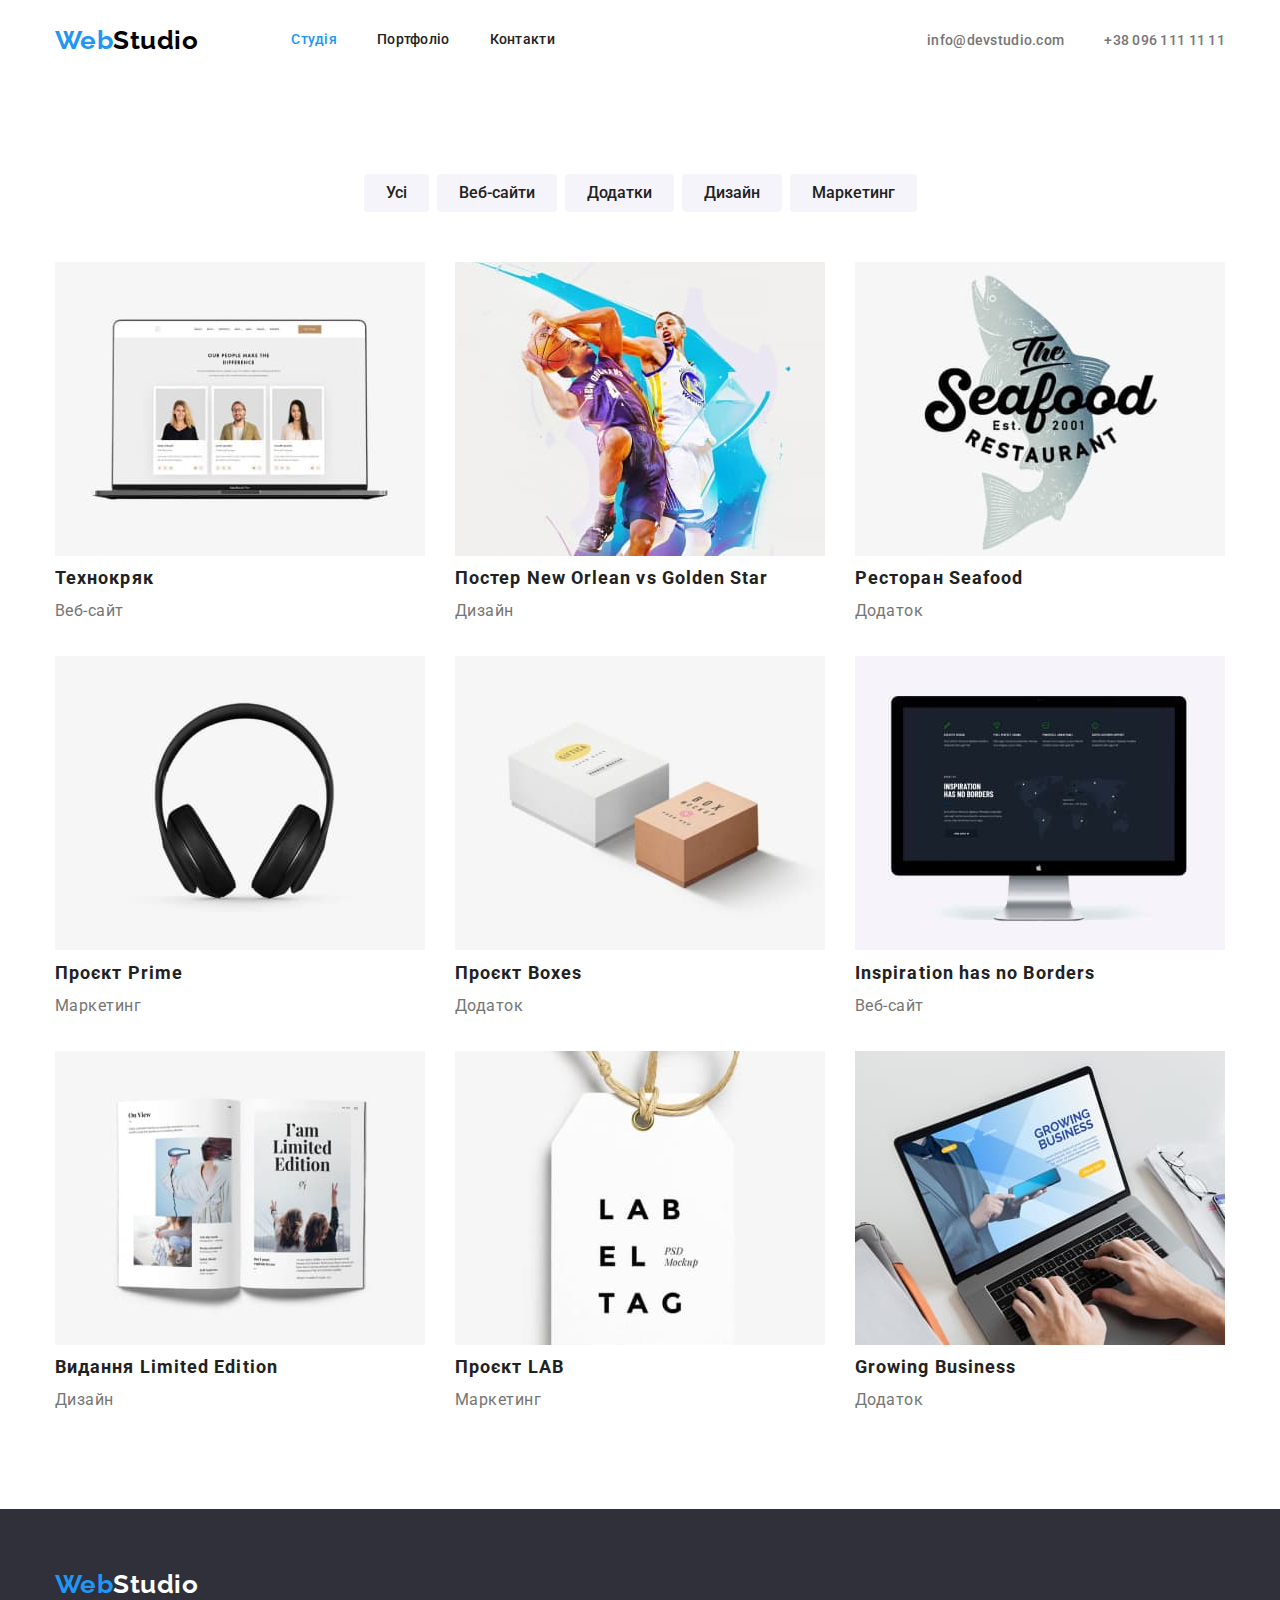
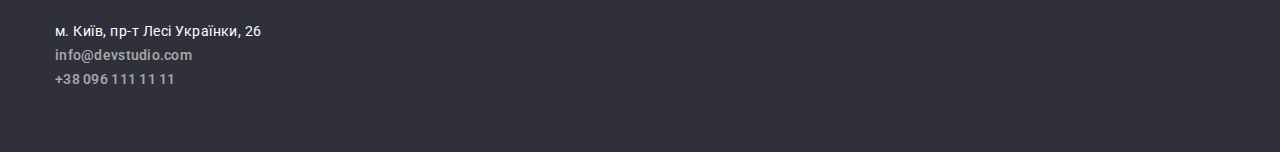
==== commit a590cb1e: "щось" ====
--- a/portfolio.html
+++ b/portfolio.html
@@ -12,6 +12,9 @@
       href="https://fonts.googleapis.com/css2?family=Raleway:wght@700&family=Roboto:wght@400;500;700;900&display=swap"
       rel="stylesheet"
     />
+
+    <link rel="stylesheet" href="https://cdnjs.cloudflare.com/ajax/libs/modern-normalize/1.1.0/modern-normalize.min.css" />
+
     <link rel="stylesheet" href="./css/styles.css" />
   </head>
 
--- a/css/styles.css
+++ b/css/styles.css
@@ -224,8 +224,7 @@
   
   font-weight: 700;
   font-size: 16px;
-  line-height: 1.88;f
-
+  line-height: 1.88;
   letter-spacing: 0.06em;
 }
 
@@ -327,10 +326,6 @@
   line-height: 1.19;
   color: var(--primary-text-color);
 }
-
-/* .team-position:last-child {
-  margin-bottom: 0;
-} */
 
 /* Футер \ contacts */
 .footer-paddings {
@@ -466,3 +461,7 @@
   line-height: 1.88;
   color: var(--primary-text-color);
 }
+
+
+
+/* Карточки */